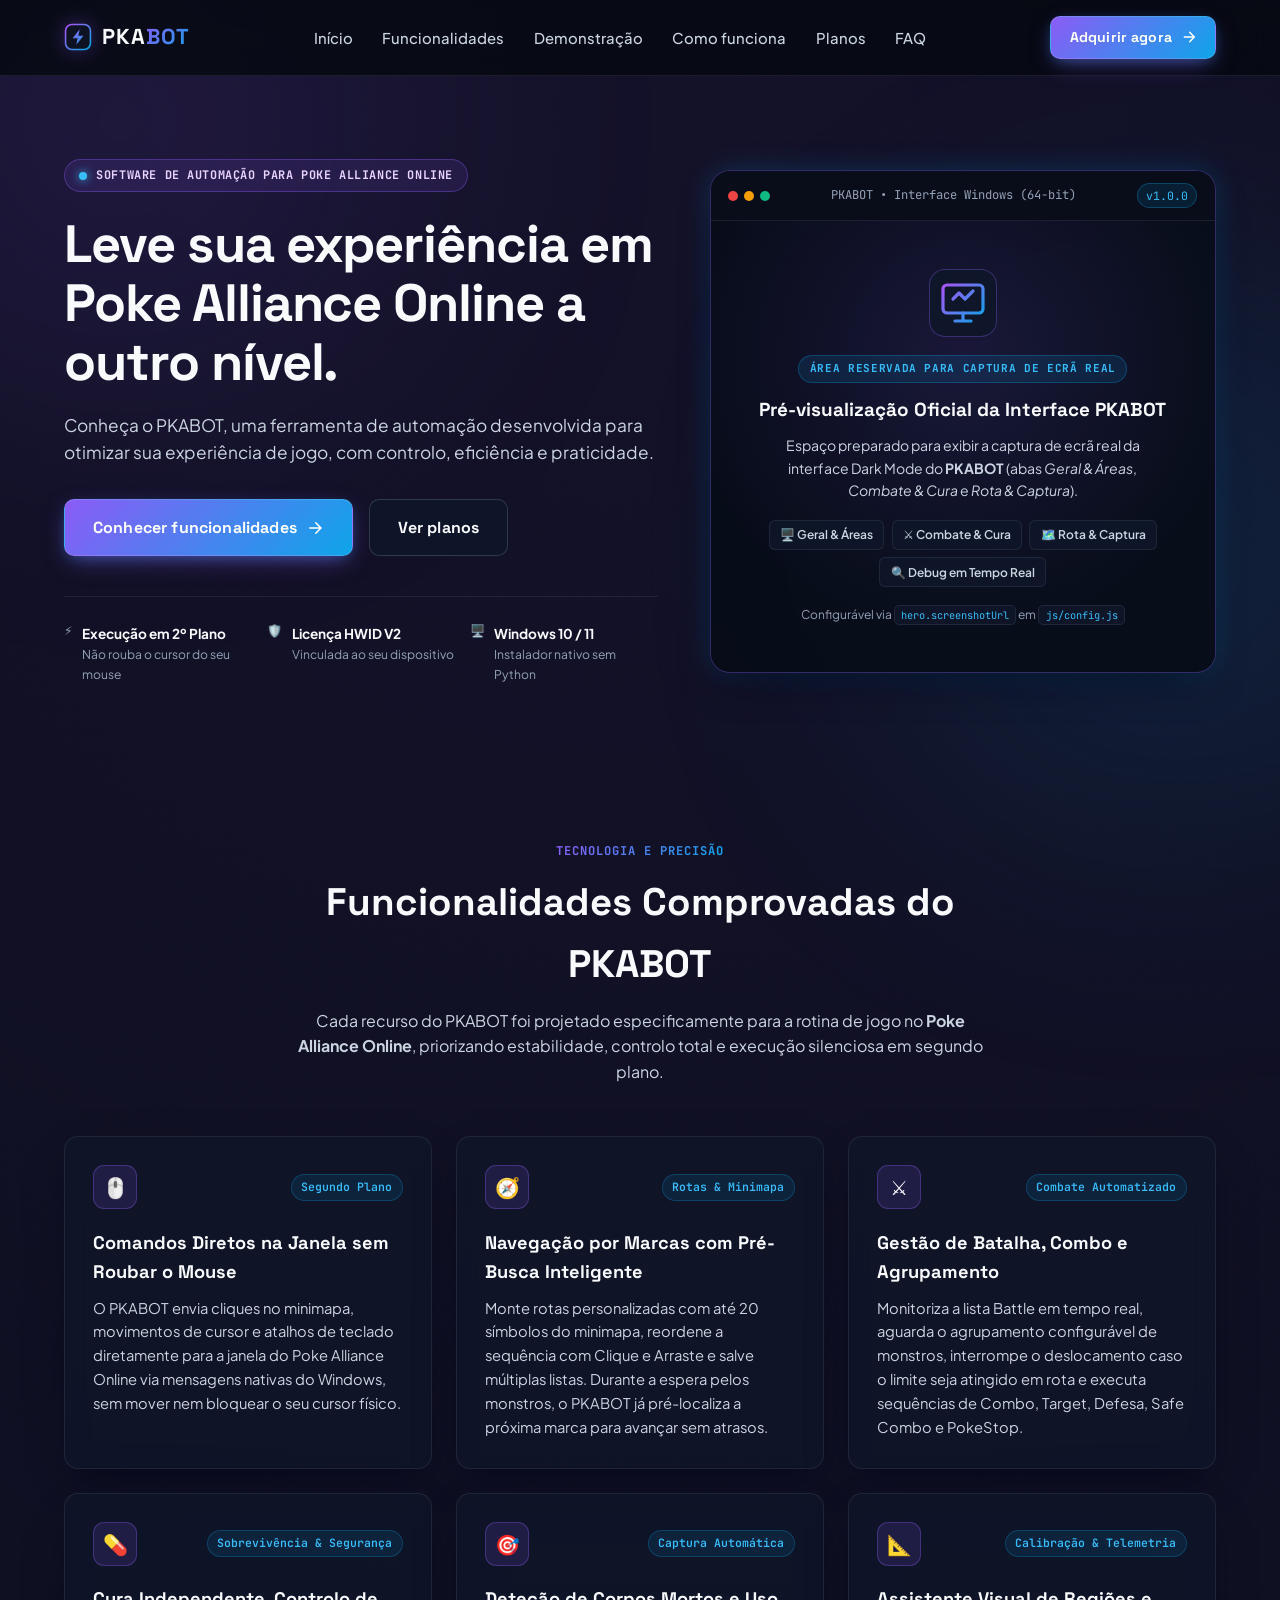
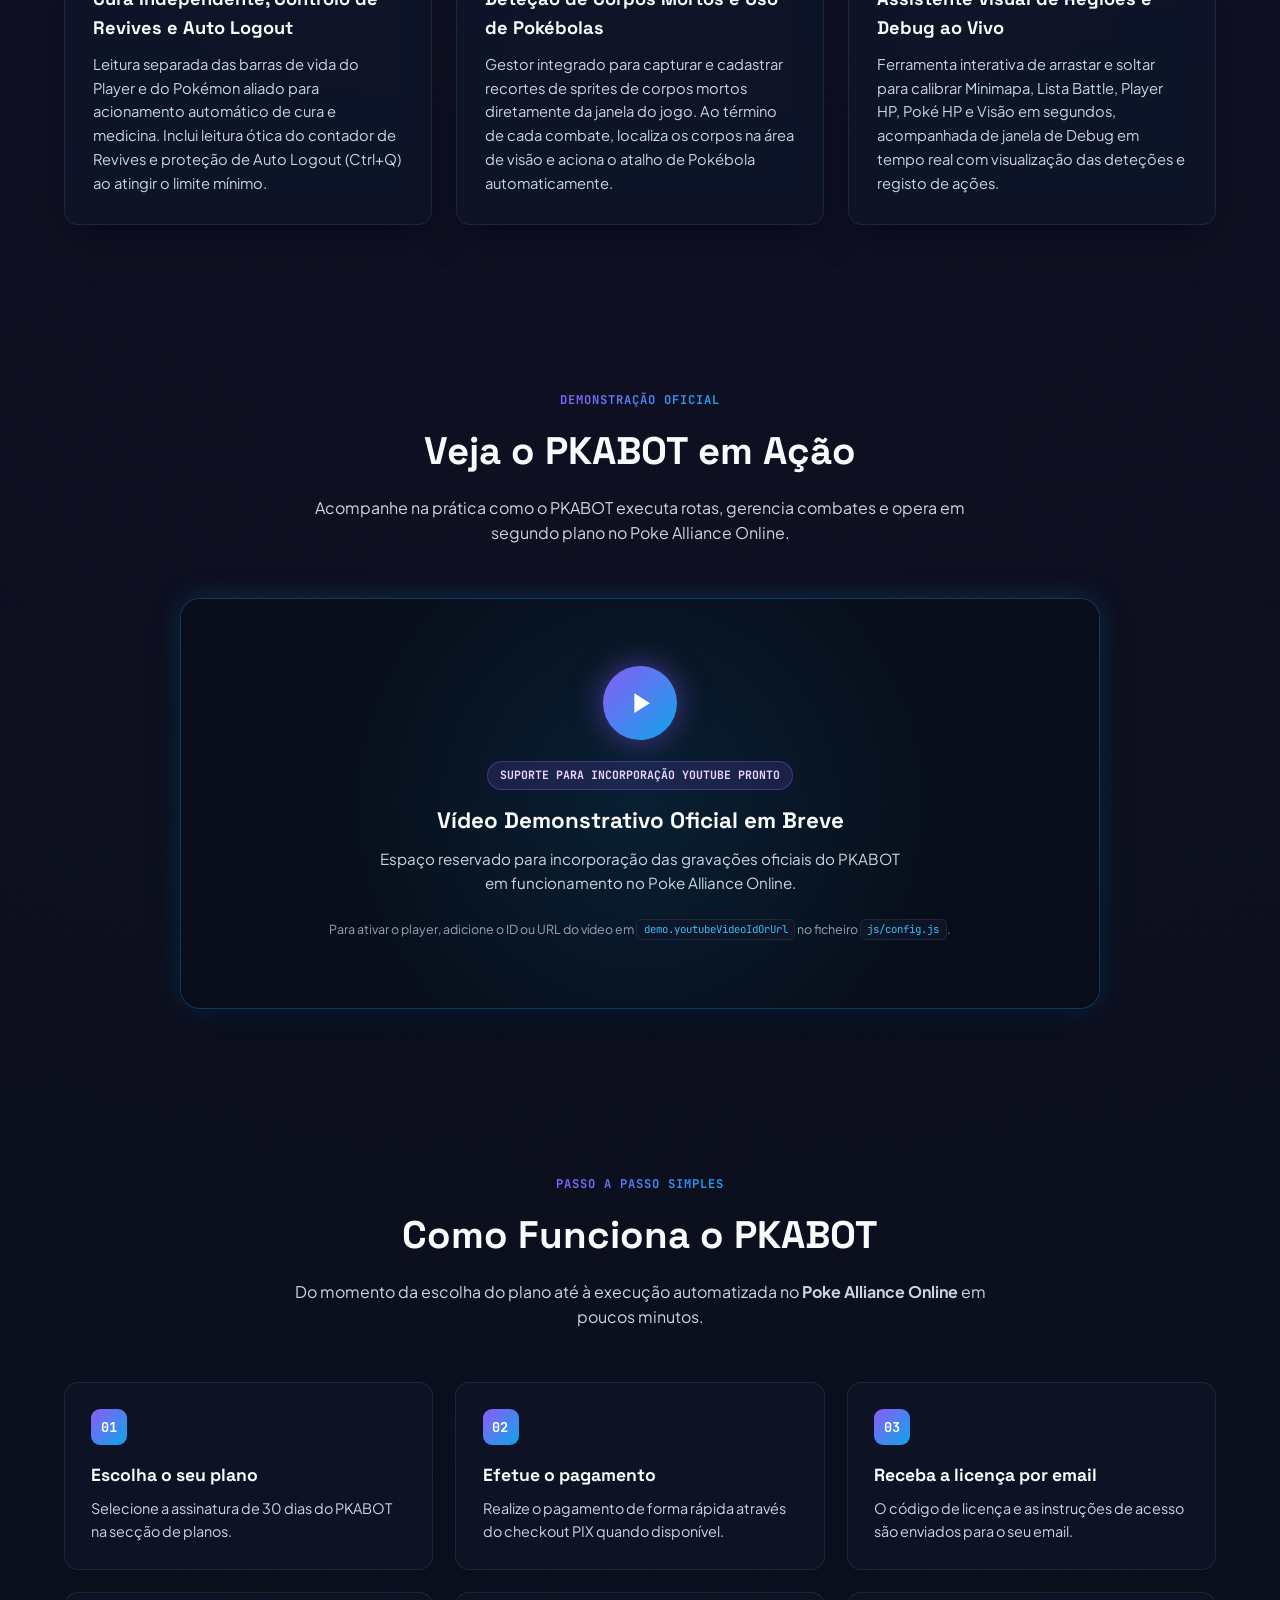
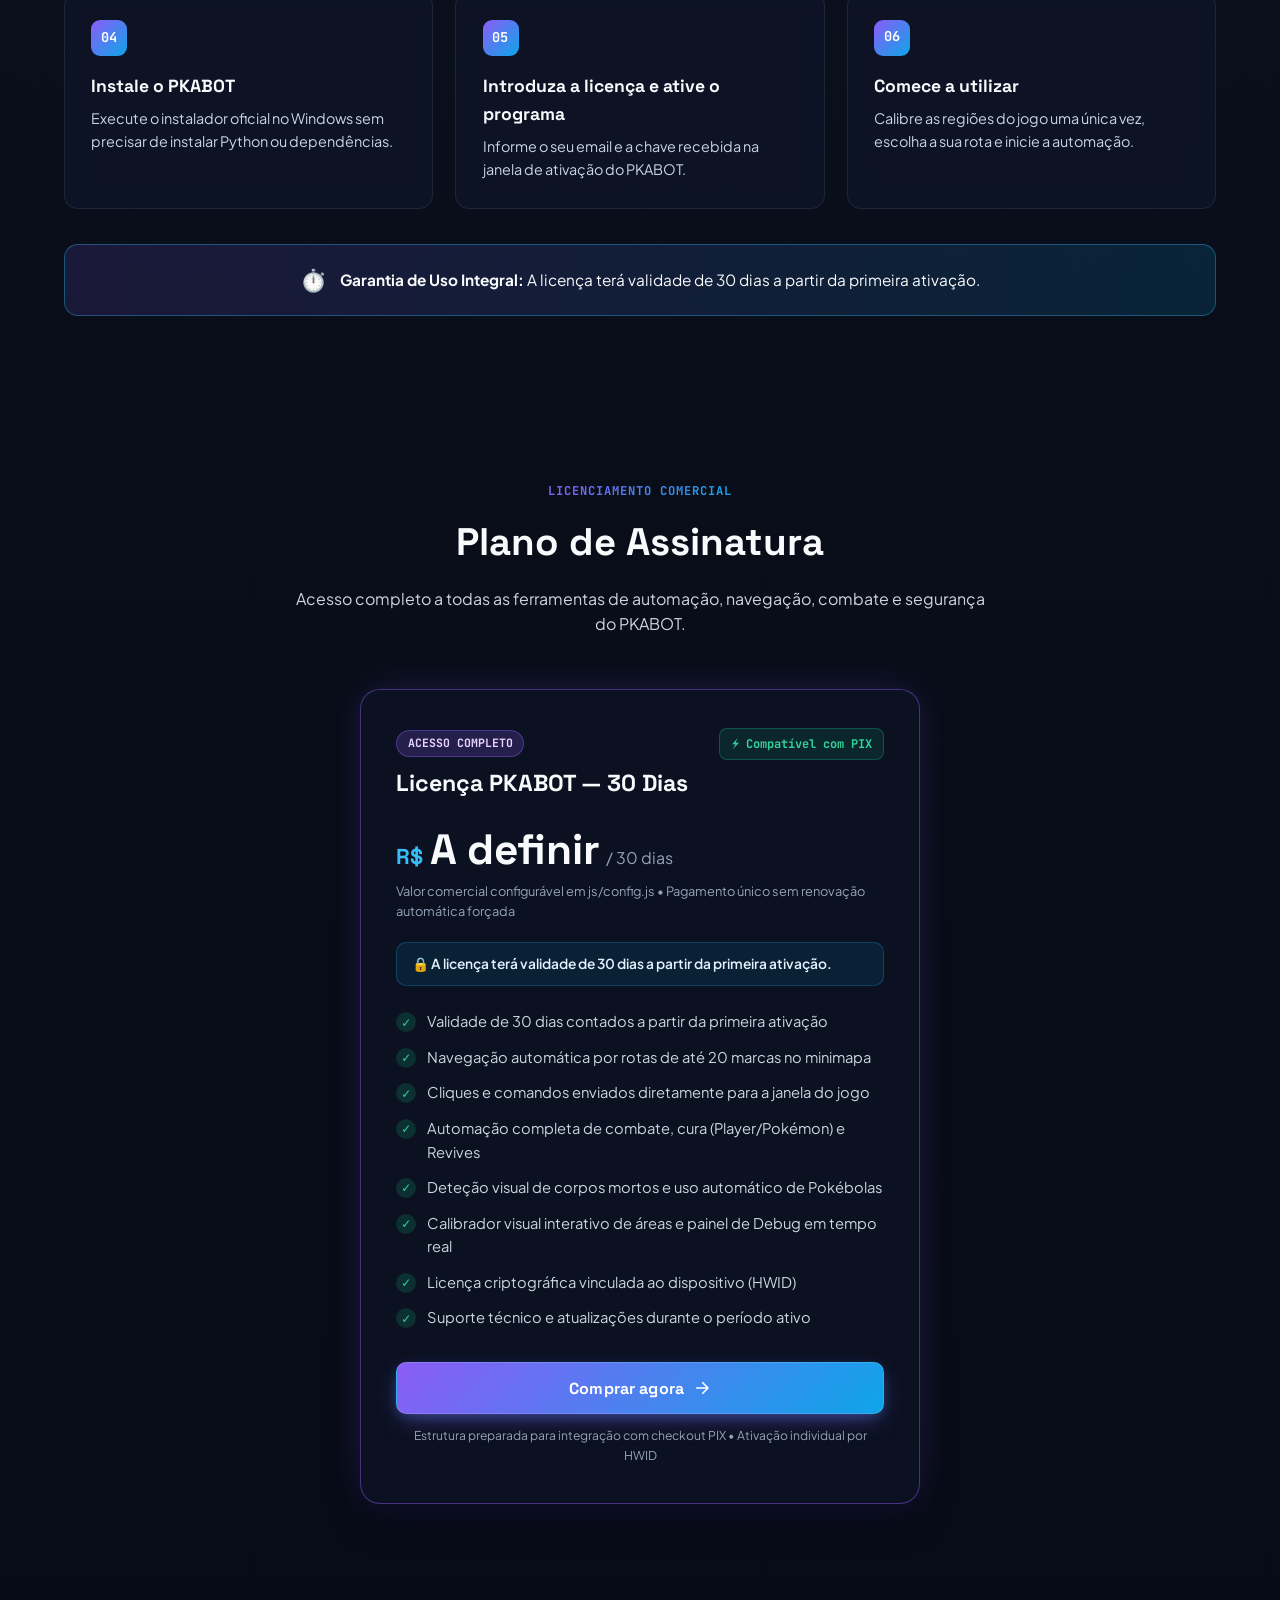
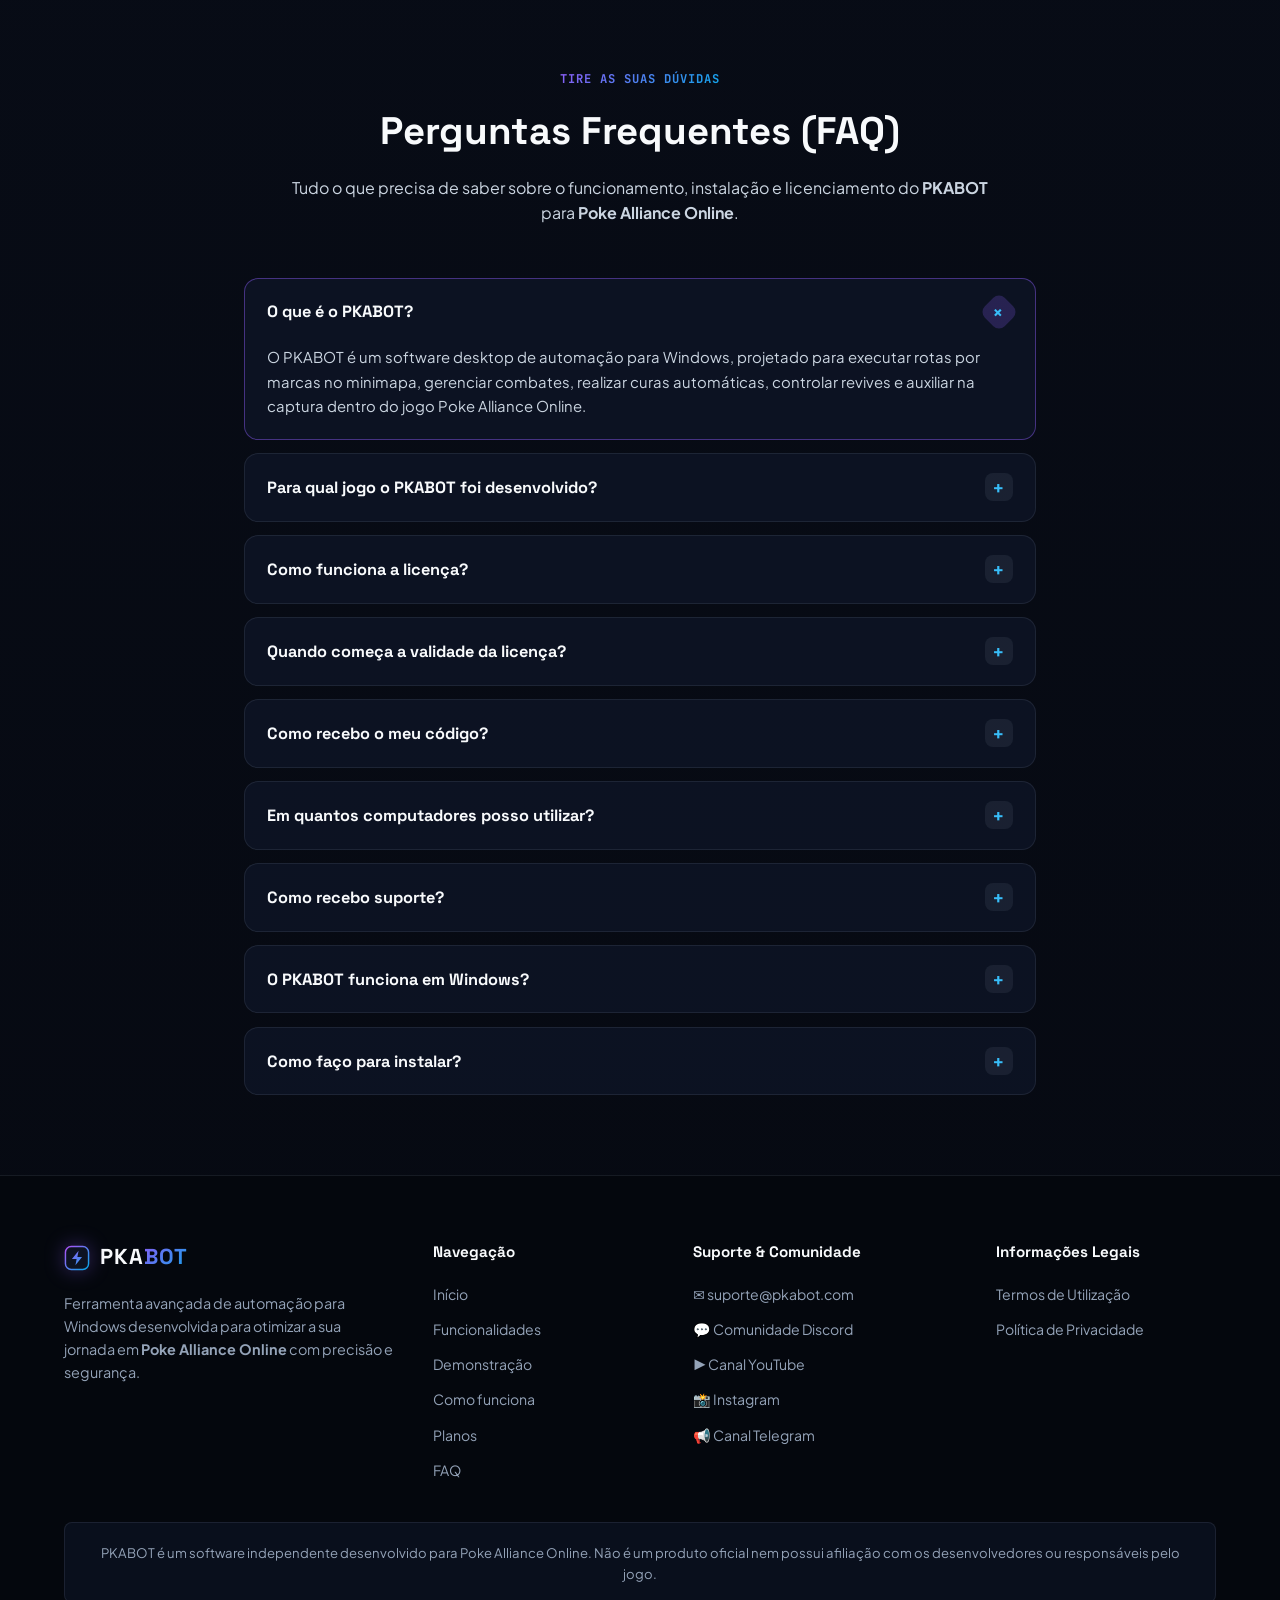
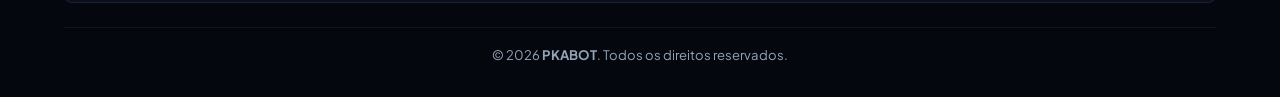
==== index.html @ 56789ac4 "Release inicial do site comercial oficial PKABOT v1.0.0" ====
<!DOCTYPE html>
<html lang="pt-PT" class="dark-theme">
<head>
  <meta charset="UTF-8" />
  <meta name="viewport" content="width=device-width, initial-scale=1.0" />
  <meta http-equiv="X-UA-Compatible" content="IE=edge" />

  <!-- SEO Meta Tags -->
  <title>PKABOT — Bot e Automação Oficial para Poke Alliance Online</title>
  <meta name="description" content="Conheça o PKABOT, software de automação desenvolvido para otimizar sua experiência em Poke Alliance Online com navegação por marcas, combate inteligente, cura automática e execução em segundo plano." />
  <meta name="keywords" content="PKABOT, Poke Alliance Online, Bot para Poke Alliance Online, Automação para Poke Alliance Online, software gaming, rota minimapa, auto heal" />
  <meta name="robots" content="index, follow" />
  <meta name="theme-color" content="#070a12" />

  <!-- Open Graph / Social Sharing -->
  <meta property="og:type" content="website" />
  <meta property="og:locale" content="pt_BR" />
  <meta property="og:site_name" content="PKABOT" />
  <meta property="og:title" content="PKABOT — Leve sua experiência em Poke Alliance Online a outro nível" />
  <meta property="og:description" content="Conheça o PKABOT, uma ferramenta de automação desenvolvida para otimizar sua experiência em Poke Alliance Online, com controlo, eficiência e praticidade." />
  <meta name="twitter:card" content="summary_large_image" />
  <meta name="twitter:title" content="PKABOT — Automação para Poke Alliance Online" />
  <meta name="twitter:description" content="Software de automação em segundo plano com navegação por marcas, combate inteligente e captura automática para Poke Alliance Online." />

  <!-- Favicon Provisório -->
  <link rel="icon" type="image/svg+xml" href="assets/icons/favicon.svg" />

  <!-- Google Fonts: Plus Jakarta Sans, Space Grotesk & JetBrains Mono -->
  <link rel="preconnect" href="https://fonts.googleapis.com" />
  <link rel="preconnect" href="https://fonts.gstatic.com" crossorigin />
  <link href="https://fonts.googleapis.com/css2?family=JetBrains+Mono:wght@500;700&family=Plus+Jakarta+Sans:wght@400;500;600;700&family=Space+Grotesk:wght@600;700;800&display=swap" rel="stylesheet" />

  <!-- Stylesheet Principal -->
  <link rel="stylesheet" href="css/style.css" />
</head>
<body>
  <!-- Link de Saltar para o Conteúdo (Acessibilidade) -->
  <a href="#main-content" class="skip-link">Saltar para o conteúdo principal</a>

  <!-- Luzes de Ambiente Subtis (Background) -->
  <div class="ambient-glow ambient-glow--purple" aria-hidden="true"></div>
  <div class="ambient-glow ambient-glow--blue" aria-hidden="true"></div>

  <!-- ========================================================================
       HEADER / NAVEGAÇÃO PRINCIPAL
       ======================================================================== -->
  <header class="site-header" id="top">
    <div class="container header-container">
      <!-- Logotipo Tipográfico Original PKABOT -->
      <a href="#inicio" class="brand-logo" aria-label="PKABOT — Início">
        <span class="brand-logo__mark" aria-hidden="true">
          <svg viewBox="0 0 36 36" width="28" height="28" fill="none">
            <rect x="2" y="2" width="32" height="32" rx="8" fill="#0d1322" stroke="url(#logoGrad)" stroke-width="2" />
            <path d="M20.2 8L11 19.5H17.5L15.8 28L25 16.5H18.5L20.2 8Z" fill="url(#logoGrad)" />
            <defs>
              <linearGradient id="logoGrad" x1="4" y1="4" x2="32" y2="32" gradientUnits="userSpaceOnUse">
                <stop offset="0%" stop-color="#a855f7" />
                <stop offset="100%" stop-color="#0ea5e9" />
              </linearGradient>
            </defs>
          </svg>
        </span>
        <span class="brand-logo__wordmark">PKA<span class="brand-logo__accent">BOT</span></span>
      </a>

      <!-- Menu de Navegação Desktop & Mobile -->
      <nav class="site-nav" id="site-nav" aria-label="Navegação Principal">
        <ul class="site-nav__list">
          <li><a href="#inicio" class="site-nav__link">Início</a></li>
          <li><a href="#funcionalidades" class="site-nav__link">Funcionalidades</a></li>
          <li><a href="#demonstracao" class="site-nav__link">Demonstração</a></li>
          <li><a href="#como-funciona" class="site-nav__link">Como funciona</a></li>
          <li><a href="#planos" class="site-nav__link">Planos</a></li>
          <li><a href="#faq" class="site-nav__link">FAQ</a></li>
        </ul>
        <div class="site-nav__mobile-cta">
          <a href="#planos" class="btn btn--primary btn--full">Adquirir agora</a>
        </div>
      </nav>

      <!-- Botão Destacado Desktop + Botão Hamburger Mobile -->
      <div class="header-actions">
        <a href="#planos" class="btn btn--primary btn--sm header-cta">
          <span>Adquirir agora</span>
          <svg width="16" height="16" viewBox="0 0 24 24" fill="none" stroke="currentColor" stroke-width="2.2" aria-hidden="true">
            <path d="M5 12h14M13 5l7 7-7 7" stroke-linecap="round" stroke-linejoin="round" />
          </svg>
        </a>
        <button
          type="button"
          class="mobile-menu-toggle"
          id="mobile-menu-toggle"
          aria-expanded="false"
          aria-controls="site-nav"
          aria-label="Abrir menu de navegação"
        >
          <span class="hamburger-bar"></span>
          <span class="hamburger-bar"></span>
          <span class="hamburger-bar"></span>
        </button>
      </div>
    </div>
  </header>

  <!-- ========================================================================
       CONTEÚDO PRINCIPAL
       ======================================================================== -->
  <main id="main-content">
    <!-- ======================================================================
         1. HERO SECTION
         ====================================================================== -->
    <section class="hero-section" id="inicio" aria-labelledby="hero-title">
      <div class="container hero-grid">
        <!-- Coluna de Conteúdo Comercial -->
        <div class="hero-content reveal">
          <div class="status-pill">
            <span class="status-pill__dot" aria-hidden="true"></span>
            <span id="hero-badge">SOFTWARE DE AUTOMAÇÃO PARA POKE ALLIANCE ONLINE</span>
          </div>

          <h1 class="hero-title" id="hero-title">
            Leve sua experiência em Poke Alliance Online a outro nível.
          </h1>

          <p class="hero-subtitle" id="hero-subtitle">
            Conheça o PKABOT, uma ferramenta de automação desenvolvida para otimizar sua experiência de jogo, com controlo, eficiência e praticidade.
          </p>

          <div class="hero-actions">
            <a href="#funcionalidades" class="btn btn--primary btn--lg" id="hero-primary-cta">
              <span>Conhecer funcionalidades</span>
              <svg width="18" height="18" viewBox="0 0 24 24" fill="none" stroke="currentColor" stroke-width="2" aria-hidden="true">
                <path d="M5 12h14M13 5l7 7-7 7" stroke-linecap="round" stroke-linejoin="round" />
              </svg>
            </a>
            <a href="#planos" class="btn btn--secondary btn--lg" id="hero-secondary-cta">
              <span>Ver planos</span>
            </a>
          </div>

          <!-- Destaques Técnicos Reais -->
          <div class="hero-specs" role="list" aria-label="Destaques técnicos do PKABOT">
            <div class="hero-spec-item" role="listitem">
              <span class="hero-spec-item__icon" aria-hidden="true">⚡</span>
              <div>
                <strong>Execução em 2º Plano</strong>
                <span>Não rouba o cursor do seu mouse</span>
              </div>
            </div>
            <div class="hero-spec-item" role="listitem">
              <span class="hero-spec-item__icon" aria-hidden="true">🛡️</span>
              <div>
                <strong>Licença HWID V2</strong>
                <span>Vinculada ao seu dispositivo</span>
              </div>
            </div>
            <div class="hero-spec-item" role="listitem">
              <span class="hero-spec-item__icon" aria-hidden="true">🖥️</span>
              <div>
                <strong>Windows 10 / 11</strong>
                <span>Instalador nativo sem Python</span>
              </div>
            </div>
          </div>
        </div>

        <!-- Coluna Visual: Área para Captura de Ecrã Real do PKABOT -->
        <div class="hero-showcase reveal">
          <div class="showcase-frame" id="hero-showcase-frame">
            <!-- Barra de Topo da Moldura -->
            <div class="showcase-frame__topbar">
              <div class="window-dots" aria-hidden="true">
                <span class="window-dot window-dot--red"></span>
                <span class="window-dot window-dot--yellow"></span>
                <span class="window-dot window-dot--green"></span>
              </div>
              <div class="showcase-frame__title">PKABOT • Interface Windows (64-bit)</div>
              <div class="showcase-frame__tag">v1.0.0</div>
            </div>

            <!-- Corpo da Área Visual (Carrega imagem real se definida em config.js ou exibe espaço reservado elegante) -->
            <div class="showcase-frame__body" id="hero-screenshot-container">
              <!-- Espaço Reservado Elegante (Padrão quando hero.screenshotUrl está vazio) -->
              <div class="screenshot-placeholder" id="hero-screenshot-placeholder">
                <div class="screenshot-placeholder__icon" aria-hidden="true">
                  <svg width="48" height="48" viewBox="0 0 24 24" fill="none" stroke="url(#iconGradHero)" stroke-width="1.6">
                    <rect x="2" y="3" width="20" height="14" rx="2" />
                    <path d="M8 21h8M12 17v4" stroke-linecap="round" />
                    <path d="M7 10l3-3 3 3 4-4" stroke-linecap="round" stroke-linejoin="round" />
                    <defs>
                      <linearGradient id="iconGradHero" x1="2" y1="3" x2="22" y2="21" gradientUnits="userSpaceOnUse">
                        <stop offset="0%" stop-color="#a855f7" />
                        <stop offset="100%" stop-color="#0ea5e9" />
                      </linearGradient>
                    </defs>
                  </svg>
                </div>
                <span class="screenshot-placeholder__badge">ÁREA RESERVADA PARA CAPTURA DE ECRÃ REAL</span>
                <h2 class="screenshot-placeholder__heading">Pré-visualização Oficial da Interface PKABOT</h2>
                <p class="screenshot-placeholder__text">
                  Espaço preparado para exibir a captura de ecrã real da interface Dark Mode do <strong>PKABOT</strong> (abas <em>Geral &amp; Áreas</em>, <em>Combate &amp; Cura</em> e <em>Rota &amp; Captura</em>).
                </p>
                <div class="screenshot-placeholder__modules" aria-hidden="true">
                  <span class="module-chip">🖥️ Geral &amp; Áreas</span>
                  <span class="module-chip">⚔️ Combate &amp; Cura</span>
                  <span class="module-chip">🗺️ Rota &amp; Captura</span>
                  <span class="module-chip">🔍 Debug em Tempo Real</span>
                </div>
                <small class="screenshot-placeholder__hint">
                  Configurável via <code>hero.screenshotUrl</code> em <code>js/config.js</code>
                </small>
              </div>
            </div>
          </div>
        </div>
      </div>
    </section>

    <!-- ======================================================================
         2. FUNCIONALIDADES COMPROVADAS
         ====================================================================== -->
    <section class="section features-section" id="funcionalidades" aria-labelledby="features-heading">
      <div class="container">
        <div class="section-header reveal">
          <span class="section-eyebrow">TECNOLOGIA E PRECISÃO</span>
          <h2 class="section-title" id="features-heading">Funcionalidades Comprovadas do PKABOT</h2>
          <p class="section-description">
            Cada recurso do PKABOT foi projetado especificamente para a rotina de jogo no <strong>Poke Alliance Online</strong>, priorizando estabilidade, controlo total e execução silenciosa em segundo plano.
          </p>
        </div>

        <!-- Grid de Funcionalidades (Renderizado a partir de config.js com fallback semântico) -->
        <div class="features-grid" id="features-grid">
          <article class="feature-card reveal">
            <div class="feature-card__header">
              <div class="feature-card__icon" aria-hidden="true">🖱️</div>
              <span class="feature-card__badge">Segundo Plano</span>
            </div>
            <h3 class="feature-card__title">Comandos Diretos na Janela sem Roubar o Mouse</h3>
            <p class="feature-card__desc">
              O PKABOT envia cliques no minimapa, movimentos de cursor e atalhos de teclado diretamente para a janela do Poke Alliance Online via mensagens nativas do Windows, sem mover nem bloquear o seu cursor físico.
            </p>
          </article>

          <article class="feature-card reveal">
            <div class="feature-card__header">
              <div class="feature-card__icon" aria-hidden="true">🧭</div>
              <span class="feature-card__badge">Rotas &amp; Minimapa</span>
            </div>
            <h3 class="feature-card__title">Navegação por Marcas com Pré-Busca Inteligente</h3>
            <p class="feature-card__desc">
              Monte rotas personalizadas com até 20 símbolos do minimapa, reordene a sequência com Clique e Arraste e salve múltiplas listas. Durante a espera pelos monstros, o PKABOT já pré-localiza a próxima marca para avançar sem atrasos.
            </p>
          </article>

          <article class="feature-card reveal">
            <div class="feature-card__header">
              <div class="feature-card__icon" aria-hidden="true">⚔️</div>
              <span class="feature-card__badge">Combate Automatizado</span>
            </div>
            <h3 class="feature-card__title">Gestão de Batalha, Combo e Agrupamento</h3>
            <p class="feature-card__desc">
              Monitoriza a lista Battle em tempo real, aguarda o agrupamento configurável de monstros, interrompe o deslocamento caso o limite seja atingido em rota e executa sequências de Combo, Target, Defesa, Safe Combo e PokeStop.
            </p>
          </article>

          <article class="feature-card reveal">
            <div class="feature-card__header">
              <div class="feature-card__icon" aria-hidden="true">💊</div>
              <span class="feature-card__badge">Sobrevivência &amp; Segurança</span>
            </div>
            <h3 class="feature-card__title">Cura Independente, Controlo de Revives e Auto Logout</h3>
            <p class="feature-card__desc">
              Leitura separada das barras de vida do Player e do Pokémon aliado para acionamento automático de cura e medicina. Inclui leitura ótica do contador de Revives e proteção de Auto Logout (Ctrl+Q) ao atingir o limite mínimo.
            </p>
          </article>

          <article class="feature-card reveal">
            <div class="feature-card__header">
              <div class="feature-card__icon" aria-hidden="true">🎯</div>
              <span class="feature-card__badge">Captura Automática</span>
            </div>
            <h3 class="feature-card__title">Deteção de Corpos Mortos e Uso de Pokébolas</h3>
            <p class="feature-card__desc">
              Gestor integrado para capturar e cadastrar recortes de sprites de corpos mortos diretamente da janela do jogo. Ao término de cada combate, localiza os corpos na área de visão e aciona o atalho de Pokébola automaticamente.
            </p>
          </article>

          <article class="feature-card reveal">
            <div class="feature-card__header">
              <div class="feature-card__icon" aria-hidden="true">📐</div>
              <span class="feature-card__badge">Calibração &amp; Telemetria</span>
            </div>
            <h3 class="feature-card__title">Assistente Visual de Regiões e Debug ao Vivo</h3>
            <p class="feature-card__desc">
              Ferramenta interativa de arrastar e soltar para calibrar Minimapa, Lista Battle, Player HP, Poké HP e Visão em segundos, acompanhada de janela de Debug em tempo real com visualização das deteções e registo de ações.
            </p>
          </article>
        </div>
      </div>
    </section>

    <!-- ======================================================================
         3. DEMONSTRAÇÃO EM VÍDEO
         ====================================================================== -->
    <section class="section demo-section" id="demonstracao" aria-labelledby="demo-heading">
      <div class="container">
        <div class="section-header reveal">
          <span class="section-eyebrow">DEMONSTRAÇÃO OFICIAL</span>
          <h2 class="section-title" id="demo-heading">Veja o PKABOT em Ação</h2>
          <p class="section-description" id="demo-subtitle">
            Acompanhe na prática como o PKABOT executa rotas, gerencia combates e opera em segundo plano no Poke Alliance Online.
          </p>
        </div>

        <div class="video-stage reveal" id="video-stage">
          <!-- O main.js injeta automaticamente o iframe do YouTube quando demo.youtubeVideoIdOrUrl é preenchido em config.js -->
          <div class="video-placeholder" id="video-placeholder">
            <div class="video-placeholder__play-ring" aria-hidden="true">
              <svg width="34" height="34" viewBox="0 0 24 24" fill="currentColor">
                <path d="M8 5.14v14l11-7-11-7z" />
              </svg>
            </div>
            <span class="video-placeholder__tag">SUPORTE PARA INCORPORAÇÃO YOUTUBE PRONTO</span>
            <h3 class="video-placeholder__title" id="video-placeholder-title">
              Vídeo Demonstrativo Oficial em Breve
            </h3>
            <p class="video-placeholder__desc" id="video-placeholder-desc">
              Espaço reservado para incorporação das gravações oficiais do PKABOT em funcionamento no Poke Alliance Online.
            </p>
            <small class="video-placeholder__hint">
              Para ativar o player, adicione o ID ou URL do vídeo em <code>demo.youtubeVideoIdOrUrl</code> no ficheiro <code>js/config.js</code>.
            </small>
          </div>
        </div>
      </div>
    </section>

    <!-- ======================================================================
         4. COMO FUNCIONA
         ====================================================================== -->
    <section class="section steps-section" id="como-funciona" aria-labelledby="steps-heading">
      <div class="container">
        <div class="section-header reveal">
          <span class="section-eyebrow">PASSO A PASSO SIMPLES</span>
          <h2 class="section-title" id="steps-heading">Como Funciona o PKABOT</h2>
          <p class="section-description">
            Do momento da escolha do plano até à execução automatizada no <strong>Poke Alliance Online</strong> em poucos minutos.
          </p>
        </div>

        <!-- Grid dos 6 Passos -->
        <ol class="steps-grid" id="steps-grid">
          <li class="step-card reveal">
            <span class="step-card__num">01</span>
            <h3 class="step-card__title">Escolha o seu plano</h3>
            <p class="step-card__desc">Selecione a assinatura de 30 dias do PKABOT na secção de planos.</p>
          </li>
          <li class="step-card reveal">
            <span class="step-card__num">02</span>
            <h3 class="step-card__title">Efetue o pagamento</h3>
            <p class="step-card__desc">Realize o pagamento de forma rápida através do checkout PIX quando disponível.</p>
          </li>
          <li class="step-card reveal">
            <span class="step-card__num">03</span>
            <h3 class="step-card__title">Receba a licença por email</h3>
            <p class="step-card__desc">O código de licença e as instruções de acesso são enviados para o seu email.</p>
          </li>
          <li class="step-card reveal">
            <span class="step-card__num">04</span>
            <h3 class="step-card__title">Instale o PKABOT</h3>
            <p class="step-card__desc">Execute o instalador oficial no Windows sem precisar de instalar Python ou dependências.</p>
          </li>
          <li class="step-card reveal">
            <span class="step-card__num">05</span>
            <h3 class="step-card__title">Introduza a licença e ative o programa</h3>
            <p class="step-card__desc">Informe o seu email e a chave recebida na janela de ativação do PKABOT.</p>
          </li>
          <li class="step-card reveal">
            <span class="step-card__num">06</span>
            <h3 class="step-card__title">Comece a utilizar</h3>
            <p class="step-card__desc">Calibre as regiões do jogo uma única vez, escolha a sua rota e inicie a automação.</p>
          </li>
        </ol>

        <!-- Aviso Destacado da Validade de 30 Dias -->
        <div class="validity-banner reveal" role="note">
          <div class="validity-banner__icon" aria-hidden="true">⏱️</div>
          <p class="validity-banner__text" id="how-validity-banner">
            <strong>Garantia de Uso Integral:</strong> A licença terá validade de 30 dias a partir da primeira ativação.
          </p>
        </div>
      </div>
    </section>

    <!-- ======================================================================
         5. PLANOS E ASSINATURA
         ====================================================================== -->
    <section class="section pricing-section" id="planos" aria-labelledby="pricing-heading">
      <div class="container">
        <div class="section-header reveal">
          <span class="section-eyebrow">LICENCIAMENTO COMERCIAL</span>
          <h2 class="section-title" id="pricing-heading">Plano de Assinatura</h2>
          <p class="section-description" id="pricing-subtitle">
            Acesso completo a todas as ferramentas de automação, navegação, combate e segurança do PKABOT.
          </p>
        </div>

        <div class="pricing-wrapper reveal">
          <div class="pricing-card">
            <div class="pricing-card__glow" aria-hidden="true"></div>

            <div class="pricing-card__top">
              <div>
                <span class="pricing-card__badge" id="plan-badge">ACESSO COMPLETO</span>
                <h3 class="pricing-card__name" id="plan-name">Licença PKABOT — 30 Dias</h3>
              </div>
              <div class="pricing-card__pix-tag" title="Preparado para integração com Checkout PIX">
                <span>⚡ Compatível com PIX</span>
              </div>
            </div>

            <div class="pricing-card__price-box">
              <span class="pricing-card__currency" id="plan-currency">R$</span>
              <span class="pricing-card__amount" id="plan-price">A definir</span>
              <span class="pricing-card__period" id="plan-period">/ 30 dias</span>
            </div>
            <p class="pricing-card__note" id="plan-note">
              Valor comercial configurável em <code>js/config.js</code> • Pagamento único sem renovação automática forçada
            </p>

            <div class="pricing-card__validity-pill" id="plan-validity-pill">
              🔒 A licença terá validade de 30 dias a partir da primeira ativação.
            </div>

            <ul class="pricing-card__features" id="plan-features-list">
              <!-- Preenchido dinamicamente por main.js a partir de config.js -->
            </ul>

            <div class="pricing-card__action">
              <button
                type="button"
                class="btn btn--primary btn--lg btn--full"
                id="buy-now-btn"
                data-action="open-checkout"
              >
                <span id="buy-now-text">Comprar agora</span>
                <svg width="18" height="18" viewBox="0 0 24 24" fill="none" stroke="currentColor" stroke-width="2.2" aria-hidden="true">
                  <path d="M5 12h14M13 5l7 7-7 7" stroke-linecap="round" stroke-linejoin="round" />
                </svg>
              </button>
              <span class="pricing-card__security-caption">
                Estrutura preparada para integração com checkout PIX • Ativação individual por HWID
              </span>
            </div>
          </div>
        </div>
      </div>
    </section>

    <!-- ======================================================================
         6. PERGUNTAS FREQUENTES (FAQ)
         ====================================================================== -->
    <section class="section faq-section" id="faq" aria-labelledby="faq-heading">
      <div class="container faq-container">
        <div class="section-header reveal">
          <span class="section-eyebrow">TIRE AS SUAS DÚVIDAS</span>
          <h2 class="section-title" id="faq-heading">Perguntas Frequentes (FAQ)</h2>
          <p class="section-description">
            Tudo o que precisa de saber sobre o funcionamento, instalação e licenciamento do <strong>PKABOT</strong> para <strong>Poke Alliance Online</strong>.
          </p>
        </div>

        <div class="faq-list reveal" id="faq-list" role="region" aria-label="Lista de Perguntas Frequentes">
          <!-- Renderizado dinamicamente a partir de js/config.js -->
        </div>
      </div>
    </section>
  </main>

  <!-- ========================================================================
       FOOTER / RODAPÉ
       ======================================================================== -->
  <footer class="site-footer">
    <div class="container">
      <div class="footer-grid">
        <!-- Coluna 1: Marca e Descrição -->
        <div class="footer-brand">
          <a href="#inicio" class="brand-logo" aria-label="PKABOT — Início">
            <span class="brand-logo__mark" aria-hidden="true">
              <svg viewBox="0 0 36 36" width="26" height="26" fill="none">
                <rect x="2" y="2" width="32" height="32" rx="8" fill="#0d1322" stroke="url(#logoGradFooter)" stroke-width="2" />
                <path d="M20.2 8L11 19.5H17.5L15.8 28L25 16.5H18.5L20.2 8Z" fill="url(#logoGradFooter)" />
                <defs>
                  <linearGradient id="logoGradFooter" x1="4" y1="4" x2="32" y2="32" gradientUnits="userSpaceOnUse">
                    <stop offset="0%" stop-color="#a855f7" />
                    <stop offset="100%" stop-color="#0ea5e9" />
                  </linearGradient>
                </defs>
              </svg>
            </span>
            <span class="brand-logo__wordmark">PKA<span class="brand-logo__accent">BOT</span></span>
          </a>
          <p class="footer-brand__desc">
            Ferramenta avançada de automação para Windows desenvolvida para otimizar a sua jornada em <strong>Poke Alliance Online</strong> com precisão e segurança.
          </p>
        </div>

        <!-- Coluna 2: Navegação -->
        <div class="footer-col">
          <h3 class="footer-col__title">Navegação</h3>
          <ul class="footer-col__links">
            <li><a href="#inicio">Início</a></li>
            <li><a href="#funcionalidades">Funcionalidades</a></li>
            <li><a href="#demonstracao">Demonstração</a></li>
            <li><a href="#como-funciona">Como funciona</a></li>
            <li><a href="#planos">Planos</a></li>
            <li><a href="#faq">FAQ</a></li>
          </ul>
        </div>

        <!-- Coluna 3: Suporte & Redes Sociais -->
        <div class="footer-col">
          <h3 class="footer-col__title">Suporte &amp; Comunidade</h3>
          <ul class="footer-col__links">
            <li>
              <a href="mailto:suporte@pkabot.com" id="footer-support-email">
                ✉️ suporte@pkabot.com
              </a>
            </li>
            <li><a href="#" id="social-discord" rel="noopener noreferrer">💬 Comunidade Discord</a></li>
            <li><a href="#" id="social-youtube" rel="noopener noreferrer">▶️ Canal YouTube</a></li>
            <li><a href="#" id="social-instagram" rel="noopener noreferrer">📸 Instagram</a></li>
            <li><a href="#" id="social-telegram" rel="noopener noreferrer">📢 Canal Telegram</a></li>
          </ul>
        </div>

        <!-- Coluna 4: Legal -->
        <div class="footer-col">
          <h3 class="footer-col__title">Informações Legais</h3>
          <ul class="footer-col__links">
            <li>
              <button type="button" class="footer-link-btn" data-modal-target="terms-modal">
                Termos de Utilização
              </button>
            </li>
            <li>
              <button type="button" class="footer-link-btn" data-modal-target="privacy-modal">
                Política de Privacidade
              </button>
            </li>
          </ul>
        </div>
      </div>

      <!-- Aviso Obrigatório de Independência -->
      <div class="footer-disclaimer-box">
        <p class="footer-disclaimer" id="footer-disclaimer">
          PKABOT é um software independente desenvolvido para Poke Alliance Online. Não é um produto oficial nem possui afiliação com os desenvolvedores ou responsáveis pelo jogo.
        </p>
      </div>

      <div class="footer-bottom">
        <p>© <span id="footer-year">2026</span> <strong>PKABOT</strong>. Todos os direitos reservados.</p>
      </div>
    </div>
  </footer>

  <!-- ========================================================================
       MODAL: CHECKOUT / AQUISIÇÃO (Sem simular pagamentos falsos)
       ======================================================================== -->
  <div class="modal-backdrop" id="checkout-modal" role="dialog" aria-modal="true" aria-labelledby="checkout-modal-title" hidden>
    <div class="modal-card">
      <div class="modal-card__header">
        <span class="modal-card__badge">AQUISIÇÃO DE LICENÇA PKABOT</span>
        <button type="button" class="modal-close-btn" data-close-modal aria-label="Fechar janela">✕</button>
      </div>
      <div class="modal-card__body">
        <h3 class="modal-card__title" id="checkout-modal-title">Integração de Checkout PIX Preparada</h3>
        <p class="modal-card__text">
          O sistema de vendas automatizado via <strong>Checkout PIX</strong> está em fase final de configuração comercial.
        </p>
        <div class="modal-info-box">
          <p>
            <strong>Resumo da Licença:</strong> Assinatura de 30 dias para <strong>PKABOT</strong> (válida por 30 dias a partir da primeira ativação no programa).
          </p>
          <p>
            Para adquirir a sua chave ou solicitar informações comerciais agora, entre em contacto através do canal oficial de atendimento:
          </p>
          <a href="mailto:suporte@pkabot.com" class="modal-contact-pill" id="modal-support-email">
            suporte@pkabot.com
          </a>
        </div>
      </div>
      <div class="modal-card__footer">
        <button type="button" class="btn btn--secondary" data-close-modal>Fechar</button>
      </div>
    </div>
  </div>

  <!-- ========================================================================
       MODAL: TERMOS DE UTILIZAÇÃO (Conteúdo provisório para revisão jurídica)
       ======================================================================== -->
  <div class="modal-backdrop" id="terms-modal" role="dialog" aria-modal="true" aria-labelledby="terms-modal-title" hidden>
    <div class="modal-card">
      <div class="modal-card__header">
        <span class="modal-card__badge">DOCUMENTO LEGAL [CONTEÚDO PROVISÓRIO]</span>
        <button type="button" class="modal-close-modal modal-close-btn" data-close-modal aria-label="Fechar janela">✕</button>
      </div>
      <div class="modal-card__body">
        <h3 class="modal-card__title" id="terms-modal-title">Termos de Utilização — PKABOT</h3>
        <p class="modal-card__text">
          <em>[Texto provisório identificado para revisão antes do lançamento comercial definitivo]</em>
        </p>
        <ul class="modal-legal-list">
          <li><strong>1. Objeto:</strong> O PKABOT é um utilitário de automação independente para Windows destinado ao jogo Poke Alliance Online.</li>
          <li><strong>2. Licenciamento:</strong> Cada licença concede direito de utilização por 30 dias corridos a partir da primeira ativação, vinculada ao identificador único de máquina (HWID).</li>
          <li><strong>3. Responsabilidade de Uso:</strong> O utilizador reconhece que o PKABOT é um software independente sem afiliação com os desenvolvedores do jogo, assumindo total responsabilidade pela sua utilização.</li>
          <li><strong>4. Propriedade Intelectual:</strong> É proibida a engenharia reversa, redistribuição não autorizada ou partilha de chaves vinculadas a terceiros.</li>
        </ul>
      </div>
      <div class="modal-card__footer">
        <button type="button" class="btn btn--secondary" data-close-modal>Compreendi</button>
      </div>
    </div>
  </div>

  <!-- ========================================================================
       MODAL: POLÍTICA DE PRIVACIDADE (Conteúdo provisório para revisão jurídica)
       ======================================================================== -->
  <div class="modal-backdrop" id="privacy-modal" role="dialog" aria-modal="true" aria-labelledby="privacy-modal-title" hidden>
    <div class="modal-card">
      <div class="modal-card__header">
        <span class="modal-card__badge">PRIVACIDADE [CONTEÚDO PROVISÓRIO]</span>
        <button type="button" class="modal-close-btn" data-close-modal aria-label="Fechar janela">✕</button>
      </div>
      <div class="modal-card__body">
        <h3 class="modal-card__title" id="privacy-modal-title">Política de Privacidade — PKABOT</h3>
        <p class="modal-card__text">
          <em>[Texto provisório identificado para revisão antes do lançamento comercial definitivo]</em>
        </p>
        <ul class="modal-legal-list">
          <li><strong>1. Dados Recolhidos:</strong> Recolhemos apenas o endereço de email utilizado na compra e o código criptográfico de hardware (HWID) necessário para emissão e validação da licença de 30 dias.</li>
          <li><strong>2. Armazenamento Local:</strong> As rotas, recortes de sprites e calibrações de ecrã do utilizador ficam armazenados localmente no computador do próprio utilizador.</li>
          <li><strong>3. Partilha de Dados:</strong> Não vendemos nem partilhamos informações pessoais com terceiros, exceto o estritamente necessário para o processamento de pagamentos quando ativo.</li>
        </ul>
      </div>
      <div class="modal-card__footer">
        <button type="button" class="btn btn--secondary" data-close-modal>Compreendi</button>
      </div>
    </div>
  </div>

  <!-- Scripts de Configuração e Interatividade -->
  <script src="js/config.js"></script>
  <script src="js/main.js"></script>
</body>
</html>
---- css/style.css ----
/* ============================================================================
   PKABOT — SITE COMERCIAL OFICIAL (style.css)
   Identidade Visual: Gaming Premium Dark Mode (Grafite, Roxo Neon & Azul Elétrico)
   ============================================================================ */

:root {
  /* Paleta Dark Mode (Preto Azulado / Grafite) */
  --bg-base: #060911;
  --bg-surface: #0b101e;
  --bg-elevated: rgba(15, 23, 42, 0.68);
  --bg-card-hover: rgba(20, 30, 55, 0.82);

  /* Cores Principais (Roxo Neon & Azul Elétrico) */
  --purple-neon: #8b5cf6;
  --purple-bright: #a855f7;
  --blue-electric: #0ea5e9;
  --blue-bright: #38bdf8;
  --emerald-accent: #10b981;

  /* Gradientes Discretos */
  --grad-primary: linear-gradient(135deg, #8b5cf6 0%, #0ea5e9 100%);
  --grad-primary-hover: linear-gradient(135deg, #9333ea 0%, #0284c7 100%);
  --grad-subtle-surface: linear-gradient(180deg, rgba(139, 92, 246, 0.08) 0%, rgba(14, 165, 233, 0.03) 100%);

  /* Tipografia e Texto */
  --text-primary: #f8fafc;
  --text-secondary: #cbd5e1;
  --text-muted: #94a3b8;

  /* Bordas e Sombras */
  --border-subtle: rgba(148, 163, 184, 0.13);
  --border-glow: rgba(139, 92, 246, 0.42);
  --shadow-card: 0 18px 40px -15px rgba(2, 6, 23, 0.75);
  --shadow-glow: 0 0 28px rgba(14, 165, 233, 0.22);

  /* Fontes */
  --font-display: 'Space Grotesk', system-ui, -apple-system, sans-serif;
  --font-sans: 'Plus Jakarta Sans', system-ui, -apple-system, sans-serif;
  --font-mono: 'JetBrains Mono', monospace;

  /* Layout */
  --container-max: 1200px;
  --header-height: 76px;
  --radius-sm: 8px;
  --radius-md: 14px;
  --radius-lg: 20px;
  --transition-smooth: 0.26s cubic-bezier(0.22, 1, 0.36, 1);
}

/* ============================================================================
   1. RESET E BASE
   ============================================================================ */
*,
*::before,
*::after {
  box-sizing: border-box;
  margin: 0;
  padding: 0;
}

html {
  scroll-behavior: smooth;
  scroll-padding-top: calc(var(--header-height) + 16px);
  overflow-x: hidden;
  background-color: var(--bg-base);
  color: var(--text-primary);
  font-family: var(--font-sans);
  line-height: 1.6;
  -webkit-font-smoothing: antialiased;
}

body {
  min-height: 100vh;
  overflow-x: hidden;
  position: relative;
  background-color: var(--bg-base);
  background-image:
    radial-gradient(circle at 50% 0%, rgba(139, 92, 246, 0.11), transparent 55%),
    linear-gradient(to bottom, #060911 0%, #090e1a 50%, #060911 100%);
}

img,
svg,
video,
iframe {
  max-width: 100%;
  display: block;
}

a {
  color: inherit;
  text-decoration: none;
  transition: color var(--transition-smooth);
}

ul,
ol {
  list-style: none;
}

button {
  font-family: inherit;
  cursor: pointer;
  border: none;
  background: none;
}

code {
  font-family: var(--font-mono);
  font-size: 0.86em;
  padding: 0.15rem 0.4rem;
  border-radius: 5px;
  background: rgba(15, 23, 42, 0.9);
  color: var(--blue-bright);
  border: 1px solid var(--border-subtle);
}

.skip-link {
  position: absolute;
  top: -100px;
  left: 16px;
  z-index: 9999;
  padding: 0.65rem 1.1rem;
  background: var(--grad-primary);
  color: #fff;
  font-weight: 700;
  border-radius: var(--radius-sm);
}

.skip-link:focus {
  top: 12px;
}

.container {
  width: 100%;
  max-width: var(--container-max);
  margin: 0 auto;
  padding: 0 1.5rem;
}

/* Luzes de Ambiente Discretas */
.ambient-glow {
  position: fixed;
  width: 520px;
  height: 520px;
  border-radius: 50%;
  filter: blur(140px);
  opacity: 0.14;
  pointer-events: none;
  z-index: 0;
}

.ambient-glow--purple {
  top: -140px;
  left: -140px;
  background: var(--purple-neon);
}

.ambient-glow--blue {
  bottom: 10%;
  right: -160px;
  background: var(--blue-electric);
}

/* ============================================================================
   2. BOTÕES E COMPONENTES COMUNS
   ============================================================================ */
.btn {
  display: inline-flex;
  align-items: center;
  justify-content: center;
  gap: 0.55rem;
  font-family: var(--font-display);
  font-weight: 700;
  font-size: 0.95rem;
  letter-spacing: 0.01em;
  padding: 0.78rem 1.45rem;
  border-radius: 10px;
  transition: transform var(--transition-smooth), box-shadow var(--transition-smooth), background var(--transition-smooth), border-color var(--transition-smooth);
  white-space: nowrap;
}

.btn--sm {
  padding: 0.58rem 1.15rem;
  font-size: 0.88rem;
}

.btn--lg {
  padding: 0.92rem 1.75rem;
  font-size: 1rem;
}

.btn--full {
  width: 100%;
}

.btn--primary {
  background: var(--grad-primary);
  color: #ffffff;
  box-shadow: 0 8px 24px -6px rgba(139, 92, 246, 0.5), 0 4px 14px -4px rgba(14, 165, 233, 0.4);
  border: 1px solid rgba(255, 255, 255, 0.14);
}

.btn--primary:hover,
.btn--primary:focus-visible {
  transform: translateY(-2px);
  box-shadow: 0 12px 28px -6px rgba(139, 92, 246, 0.68), 0 6px 18px -4px rgba(14, 165, 233, 0.55);
}

.btn--secondary {
  background: rgba(15, 23, 42, 0.75);
  color: var(--text-primary);
  border: 1px solid rgba(148, 163, 184, 0.25);
  backdrop-filter: blur(8px);
}

.btn--secondary:hover,
.btn--secondary:focus-visible {
  border-color: var(--blue-bright);
  background: rgba(30, 41, 59, 0.85);
  transform: translateY(-2px);
}

/* ============================================================================
   3. HEADER & NAVEGAÇÃO
   ============================================================================ */
.site-header {
  position: sticky;
  top: 0;
  z-index: 1000;
  height: var(--header-height);
  background: rgba(6, 9, 17, 0.82);
  backdrop-filter: blur(14px);
  -webkit-backdrop-filter: blur(14px);
  border-bottom: 1px solid var(--border-subtle);
  transition: background var(--transition-smooth), border-color var(--transition-smooth);
}

.site-header.is-scrolled {
  background: rgba(6, 9, 17, 0.95);
  border-bottom-color: rgba(139, 92, 246, 0.25);
}

.header-container {
  height: 100%;
  display: flex;
  align-items: center;
  justify-content: space-between;
  gap: 1.5rem;
}

/* Logotipo Tipográfico Original PKABOT */
.brand-logo {
  display: inline-flex;
  align-items: center;
  gap: 0.65rem;
  font-family: var(--font-display);
  font-weight: 800;
  font-size: 1.35rem;
  letter-spacing: 0.04em;
  color: var(--text-primary);
}

.brand-logo__mark {
  display: inline-flex;
  align-items: center;
  justify-content: center;
  filter: drop-shadow(0 0 10px rgba(139, 92, 246, 0.35));
}

.brand-logo__wordmark {
  display: inline-flex;
  align-items: center;
}

.brand-logo__accent {
  background: var(--grad-primary);
  -webkit-background-clip: text;
  background-clip: text;
  color: transparent;
}

.site-nav__list {
  display: flex;
  align-items: center;
  gap: 1.85rem;
}

.site-nav__link {
  font-size: 0.93rem;
  font-weight: 500;
  color: var(--text-secondary);
  position: relative;
  padding: 0.35rem 0;
}

.site-nav__link::after {
  content: '';
  position: absolute;
  left: 0;
  bottom: -2px;
  width: 0;
  height: 2px;
  background: var(--grad-primary);
  transition: width var(--transition-smooth);
  border-radius: 2px;
}

.site-nav__link:hover,
.site-nav__link.is-active {
  color: #ffffff;
}

.site-nav__link:hover::after,
.site-nav__link.is-active::after {
  width: 100%;
}

.site-nav__mobile-cta {
  display: none;
}

.header-actions {
  display: flex;
  align-items: center;
  gap: 0.85rem;
}

.mobile-menu-toggle {
  display: none;
  width: 42px;
  height: 42px;
  border-radius: 10px;
  border: 1px solid var(--border-subtle);
  background: rgba(15, 23, 42, 0.75);
  flex-direction: column;
  align-items: center;
  justify-content: center;
  gap: 5px;
}

.hamburger-bar {
  width: 20px;
  height: 2px;
  background: var(--text-primary);
  border-radius: 2px;
  transition: transform 0.25s ease, opacity 0.25s ease;
}

.mobile-menu-toggle[aria-expanded="true"] .hamburger-bar:nth-child(1) {
  transform: translateY(7px) rotate(45deg);
}

.mobile-menu-toggle[aria-expanded="true"] .hamburger-bar:nth-child(2) {
  opacity: 0;
}

.mobile-menu-toggle[aria-expanded="true"] .hamburger-bar:nth-child(3) {
  transform: translateY(-7px) rotate(-45deg);
}

/* ============================================================================
   4. HERO SECTION
   ============================================================================ */
.hero-section {
  position: relative;
  z-index: 1;
  padding: 5.2rem 0 4.5rem;
}

.hero-grid {
  display: grid;
  grid-template-columns: 1.08fr 0.92fr;
  align-items: center;
  gap: 3.2rem;
}

.status-pill {
  display: inline-flex;
  align-items: center;
  gap: 0.55rem;
  padding: 0.38rem 0.9rem;
  border-radius: 999px;
  background: rgba(139, 92, 246, 0.12);
  border: 1px solid rgba(139, 92, 246, 0.35);
  color: #e9d5ff;
  font-family: var(--font-mono);
  font-size: 0.74rem;
  font-weight: 700;
  letter-spacing: 0.05em;
  margin-bottom: 1.35rem;
}

.status-pill__dot {
  width: 8px;
  height: 8px;
  border-radius: 50%;
  background: var(--blue-bright);
  box-shadow: 0 0 10px var(--blue-bright);
}

.hero-title {
  font-family: var(--font-display);
  font-size: clamp(2.15rem, 4.1vw, 3.35rem);
  font-weight: 800;
  line-height: 1.13;
  letter-spacing: -0.02em;
  color: var(--text-primary);
  margin-bottom: 1.25rem;
}

.hero-subtitle {
  font-size: clamp(1.02rem, 1.35vw, 1.16rem);
  color: var(--text-secondary);
  max-width: 58ch;
  margin-bottom: 2rem;
}

.hero-actions {
  display: flex;
  flex-wrap: wrap;
  gap: 1rem;
  margin-bottom: 2.5rem;
}

.hero-specs {
  display: grid;
  grid-template-columns: repeat(3, 1fr);
  gap: 0.9rem;
  padding-top: 1.65rem;
  border-top: 1px solid var(--border-subtle);
}

.hero-spec-item {
  display: flex;
  align-items: flex-start;
  gap: 0.6rem;
}

.hero-spec-item__icon {
  font-size: 1.15rem;
  line-height: 1.2;
}

.hero-spec-item strong {
  display: block;
  font-size: 0.85rem;
  color: var(--text-primary);
}

.hero-spec-item span {
  display: block;
  font-size: 0.76rem;
  color: var(--text-muted);
}

/* Moldura Visual da Interface PKABOT */
.showcase-frame {
  background: var(--bg-elevated);
  border: 1px solid rgba(139, 92, 246, 0.3);
  border-radius: var(--radius-lg);
  box-shadow: var(--shadow-card), var(--shadow-glow);
  backdrop-filter: blur(16px);
  overflow: hidden;
}

.showcase-frame__topbar {
  display: flex;
  align-items: center;
  justify-content: space-between;
  padding: 0.75rem 1.1rem;
  background: rgba(9, 13, 24, 0.9);
  border-bottom: 1px solid var(--border-subtle);
}

.window-dots {
  display: flex;
  gap: 6px;
}

.window-dot {
  width: 10px;
  height: 10px;
  border-radius: 50%;
}

.window-dot--red { background: #ef4444; }
.window-dot--yellow { background: #f59e0b; }
.window-dot--green { background: #10b981; }

.showcase-frame__title {
  font-family: var(--font-mono);
  font-size: 0.76rem;
  color: var(--text-muted);
}

.showcase-frame__tag {
  font-family: var(--font-mono);
  font-size: 0.72rem;
  color: var(--blue-bright);
  background: rgba(14, 165, 233, 0.12);
  padding: 0.15rem 0.5rem;
  border-radius: 99px;
  border: 1px solid rgba(14, 165, 233, 0.3);
}

.showcase-frame__body {
  padding: 1.5rem;
  min-height: 340px;
  display: flex;
  align-items: center;
  justify-content: center;
  background:
    radial-gradient(circle at 50% 30%, rgba(139, 92, 246, 0.14), transparent 70%),
    rgba(8, 12, 23, 0.85);
}

.hero-real-screenshot {
  width: 100%;
  height: auto;
  border-radius: var(--radius-sm);
  border: 1px solid var(--border-subtle);
}

.screenshot-placeholder {
  text-align: center;
  padding: 1.5rem 1rem;
  max-width: 440px;
}

.screenshot-placeholder__icon {
  width: 68px;
  height: 68px;
  margin: 0 auto 1rem;
  border-radius: 16px;
  background: rgba(15, 23, 42, 0.9);
  border: 1px solid rgba(139, 92, 246, 0.35);
  display: flex;
  align-items: center;
  justify-content: center;
}

.screenshot-placeholder__badge {
  display: inline-block;
  font-family: var(--font-mono);
  font-size: 0.69rem;
  font-weight: 700;
  letter-spacing: 0.06em;
  color: var(--blue-bright);
  background: rgba(14, 165, 233, 0.12);
  border: 1px solid rgba(14, 165, 233, 0.28);
  padding: 0.25rem 0.65rem;
  border-radius: 999px;
  margin-bottom: 0.75rem;
}

.screenshot-placeholder__heading {
  font-family: var(--font-display);
  font-size: 1.18rem;
  color: var(--text-primary);
  margin-bottom: 0.55rem;
}

.screenshot-placeholder__text {
  font-size: 0.88rem;
  color: var(--text-secondary);
  margin-bottom: 1.15rem;
}

.screenshot-placeholder__modules {
  display: flex;
  flex-wrap: wrap;
  justify-content: center;
  gap: 0.45rem;
  margin-bottom: 1.1rem;
}

.module-chip {
  font-size: 0.75rem;
  font-weight: 600;
  color: var(--text-secondary);
  background: rgba(15, 23, 42, 0.9);
  border: 1px solid var(--border-subtle);
  padding: 0.28rem 0.65rem;
  border-radius: 6px;
}

.screenshot-placeholder__hint {
  display: block;
  font-size: 0.75rem;
  color: var(--text-muted);
}

/* ============================================================================
   5. SECÇÕES GERAIS E CABEÇALHOS DE SECÇÃO
   ============================================================================ */
.section {
  position: relative;
  z-index: 1;
  padding: 5rem 0;
}

.section-header {
  text-align: center;
  max-width: 700px;
  margin: 0 auto 3.25rem;
}

.section-eyebrow {
  display: inline-block;
  font-family: var(--font-mono);
  font-size: 0.76rem;
  font-weight: 700;
  letter-spacing: 0.08em;
  text-transform: uppercase;
  background: var(--grad-primary);
  -webkit-background-clip: text;
  background-clip: text;
  color: transparent;
  margin-bottom: 0.6rem;
}

.section-title {
  font-family: var(--font-display);
  font-size: clamp(1.75rem, 3vw, 2.45rem);
  font-weight: 800;
  color: var(--text-primary);
  margin-bottom: 0.85rem;
}

.section-description {
  font-size: 1rem;
  color: var(--text-secondary);
}

/* ============================================================================
   6. FUNCIONALIDADES (CARDS GLASSMORPHISM)
   ============================================================================ */
.features-grid {
  display: grid;
  grid-template-columns: repeat(3, 1fr);
  gap: 1.5rem;
}

.feature-card {
  background: var(--bg-elevated);
  border: 1px solid var(--border-subtle);
  border-radius: var(--radius-md);
  padding: 1.75rem;
  backdrop-filter: blur(12px);
  box-shadow: var(--shadow-card);
  transition: transform var(--transition-smooth), border-color var(--transition-smooth), background var(--transition-smooth);
  display: flex;
  flex-direction: column;
}

.feature-card:hover {
  transform: translateY(-4px);
  border-color: var(--border-glow);
  background: var(--bg-card-hover);
}

.feature-card__header {
  display: flex;
  align-items: center;
  justify-content: space-between;
  margin-bottom: 1.15rem;
}

.feature-card__icon {
  width: 44px;
  height: 44px;
  border-radius: 11px;
  background: rgba(139, 92, 246, 0.14);
  border: 1px solid rgba(139, 92, 246, 0.32);
  display: flex;
  align-items: center;
  justify-content: center;
  font-size: 1.25rem;
}

.feature-card__badge {
  font-family: var(--font-mono);
  font-size: 0.72rem;
  font-weight: 600;
  color: var(--blue-bright);
  background: rgba(14, 165, 233, 0.1);
  border: 1px solid rgba(14, 165, 233, 0.25);
  padding: 0.2rem 0.6rem;
  border-radius: 99px;
}

.feature-card__title {
  font-family: var(--font-display);
  font-size: 1.14rem;
  font-weight: 700;
  color: var(--text-primary);
  margin-bottom: 0.65rem;
}

.feature-card__desc {
  font-size: 0.92rem;
  color: var(--text-secondary);
  line-height: 1.62;
}

/* ============================================================================
   7. DEMONSTRAÇÃO (YOUTUBE EMBED / STAGE)
   ============================================================================ */
.video-stage {
  max-width: 920px;
  margin: 0 auto;
  border-radius: var(--radius-lg);
  background: var(--bg-elevated);
  border: 1px solid rgba(14, 165, 233, 0.28);
  box-shadow: var(--shadow-card), var(--shadow-glow);
  overflow: hidden;
  backdrop-filter: blur(12px);
}

.video-iframe-wrapper {
  position: relative;
  width: 100%;
  padding-top: 56.25%; /* 16:9 Aspect Ratio */
}

.video-iframe-wrapper iframe {
  position: absolute;
  inset: 0;
  width: 100%;
  height: 100%;
  border: 0;
}

.video-placeholder {
  padding: 4.2rem 2rem;
  text-align: center;
  background:
    radial-gradient(circle at 50% 50%, rgba(14, 165, 233, 0.12), transparent 65%),
    rgba(8, 13, 25, 0.88);
}

.video-placeholder__play-ring {
  width: 74px;
  height: 74px;
  margin: 0 auto 1.25rem;
  border-radius: 50%;
  background: var(--grad-primary);
  color: #ffffff;
  display: flex;
  align-items: center;
  justify-content: center;
  box-shadow: 0 0 30px rgba(139, 92, 246, 0.5);
}

.video-placeholder__tag {
  display: inline-block;
  font-family: var(--font-mono);
  font-size: 0.72rem;
  font-weight: 700;
  color: #e9d5ff;
  background: rgba(139, 92, 246, 0.15);
  border: 1px solid rgba(139, 92, 246, 0.35);
  padding: 0.25rem 0.75rem;
  border-radius: 99px;
  margin-bottom: 0.85rem;
}

.video-placeholder__title {
  font-family: var(--font-display);
  font-size: 1.4rem;
  margin-bottom: 0.5rem;
}

.video-placeholder__desc {
  font-size: 0.95rem;
  color: var(--text-secondary);
  max-width: 540px;
  margin: 0 auto 1.2rem;
}

.video-placeholder__hint {
  font-size: 0.78rem;
  color: var(--text-muted);
}

/* ============================================================================
   8. COMO FUNCIONA (6 PASSOS + AVISO 30 DIAS)
   ============================================================================ */
.steps-grid {
  display: grid;
  grid-template-columns: repeat(3, 1fr);
  gap: 1.4rem;
  margin-bottom: 2.2rem;
}

.step-card {
  position: relative;
  background: var(--bg-elevated);
  border: 1px solid var(--border-subtle);
  border-radius: var(--radius-md);
  padding: 1.65rem;
  backdrop-filter: blur(10px);
  transition: border-color var(--transition-smooth), transform var(--transition-smooth);
}

.step-card:hover {
  border-color: rgba(14, 165, 233, 0.4);
  transform: translateY(-3px);
}

.step-card__num {
  display: inline-flex;
  align-items: center;
  justify-content: center;
  font-family: var(--font-mono);
  font-size: 0.85rem;
  font-weight: 700;
  width: 36px;
  height: 36px;
  border-radius: 9px;
  background: var(--grad-primary);
  color: #fff;
  margin-bottom: 1rem;
}

.step-card__title {
  font-family: var(--font-display);
  font-size: 1.1rem;
  font-weight: 700;
  margin-bottom: 0.45rem;
}

.step-card__desc {
  font-size: 0.9rem;
  color: var(--text-secondary);
}

.validity-banner {
  display: flex;
  align-items: center;
  justify-content: center;
  gap: 0.85rem;
  padding: 1.1rem 1.5rem;
  border-radius: var(--radius-md);
  background: linear-gradient(90deg, rgba(139, 92, 246, 0.14), rgba(14, 165, 233, 0.14));
  border: 1px solid rgba(56, 189, 248, 0.35);
  text-align: center;
}

.validity-banner__icon {
  font-size: 1.35rem;
}

.validity-banner__text {
  font-size: 0.96rem;
  color: var(--text-primary);
}

/* ============================================================================
   9. PLANOS E PREÇOS
   ============================================================================ */
.pricing-wrapper {
  max-width: 560px;
  margin: 0 auto;
}

.pricing-card {
  position: relative;
  background: rgba(13, 19, 36, 0.88);
  border: 1px solid rgba(139, 92, 246, 0.45);
  border-radius: var(--radius-lg);
  padding: 2.4rem 2.2rem;
  box-shadow: var(--shadow-card), 0 0 40px -10px rgba(139, 92, 246, 0.35);
  backdrop-filter: blur(16px);
  overflow: hidden;
}

.pricing-card__top {
  display: flex;
  align-items: flex-start;
  justify-content: space-between;
  gap: 1rem;
  margin-bottom: 1.5rem;
}

.pricing-card__badge {
  display: inline-block;
  font-family: var(--font-mono);
  font-size: 0.72rem;
  font-weight: 700;
  color: #e9d5ff;
  background: rgba(139, 92, 246, 0.2);
  border: 1px solid rgba(139, 92, 246, 0.4);
  padding: 0.22rem 0.65rem;
  border-radius: 99px;
  margin-bottom: 0.45rem;
}

.pricing-card__name {
  font-family: var(--font-display);
  font-size: 1.45rem;
  font-weight: 800;
}

.pricing-card__pix-tag {
  font-family: var(--font-mono);
  font-size: 0.75rem;
  font-weight: 700;
  color: #34d399;
  background: rgba(16, 185, 129, 0.12);
  border: 1px solid rgba(16, 185, 129, 0.32);
  padding: 0.32rem 0.7rem;
  border-radius: 8px;
  white-space: nowrap;
}

.pricing-card__price-box {
  display: flex;
  align-items: baseline;
  gap: 0.4rem;
  margin-bottom: 0.4rem;
}

.pricing-card__currency {
  font-family: var(--font-display);
  font-size: 1.35rem;
  font-weight: 700;
  color: var(--blue-bright);
}

.pricing-card__amount {
  font-family: var(--font-display);
  font-size: 2.65rem;
  font-weight: 800;
  color: var(--text-primary);
  line-height: 1.1;
}

.pricing-card__period {
  font-size: 1rem;
  color: var(--text-muted);
}

.pricing-card__note {
  font-size: 0.8rem;
  color: var(--text-muted);
  margin-bottom: 1.25rem;
}

.pricing-card__validity-pill {
  padding: 0.65rem 0.95rem;
  border-radius: 10px;
  background: rgba(14, 165, 233, 0.1);
  border: 1px solid rgba(14, 165, 233, 0.28);
  color: #e0f2fe;
  font-size: 0.86rem;
  font-weight: 600;
  margin-bottom: 1.5rem;
}

.pricing-card__features {
  display: flex;
  flex-direction: column;
  gap: 0.75rem;
  margin-bottom: 2rem;
}

.pricing-card__features li {
  display: flex;
  align-items: flex-start;
  gap: 0.65rem;
  font-size: 0.92rem;
  color: var(--text-secondary);
}

.pricing-card__features li::before {
  content: '✓';
  display: inline-flex;
  align-items: center;
  justify-content: center;
  width: 20px;
  height: 20px;
  border-radius: 50%;
  background: rgba(16, 185, 129, 0.18);
  color: #34d399;
  font-size: 0.75rem;
  font-weight: 800;
  flex-shrink: 0;
  margin-top: 2px;
}

.pricing-card__action {
  text-align: center;
}

.pricing-card__security-caption {
  display: block;
  margin-top: 0.75rem;
  font-size: 0.76rem;
  color: var(--text-muted);
}

/* ============================================================================
   10. FAQ (ACORDEÃO ACESSÍVEL)
   ============================================================================ */
.faq-container {
  max-width: 840px;
}

.faq-list {
  display: flex;
  flex-direction: column;
  gap: 0.85rem;
}

.faq-item {
  background: var(--bg-elevated);
  border: 1px solid var(--border-subtle);
  border-radius: var(--radius-md);
  overflow: hidden;
  transition: border-color var(--transition-smooth);
}

.faq-item.is-open {
  border-color: rgba(139, 92, 246, 0.45);
}

.faq-trigger {
  width: 100%;
  display: flex;
  align-items: center;
  justify-content: space-between;
  gap: 1rem;
  padding: 1.2rem 1.4rem;
  text-align: left;
  color: var(--text-primary);
  font-family: var(--font-display);
  font-size: 1.02rem;
  font-weight: 700;
}

.faq-trigger:hover {
  color: var(--blue-bright);
}

.faq-trigger__icon {
  width: 28px;
  height: 28px;
  border-radius: 8px;
  background: rgba(148, 163, 184, 0.1);
  display: inline-flex;
  align-items: center;
  justify-content: center;
  font-family: var(--font-mono);
  font-size: 1.1rem;
  color: var(--blue-bright);
  flex-shrink: 0;
  transition: transform var(--transition-smooth), background var(--transition-smooth);
}

.faq-item.is-open .faq-trigger__icon {
  transform: rotate(45deg);
  background: rgba(139, 92, 246, 0.22);
}

.faq-panel {
  padding: 0 1.4rem 1.25rem;
  color: var(--text-secondary);
  font-size: 0.93rem;
  line-height: 1.65;
}

.faq-provisional-tag {
  display: inline-block;
  font-family: var(--font-mono);
  font-size: 0.7rem;
  color: #fbbf24;
  background: rgba(245, 158, 11, 0.12);
  border: 1px solid rgba(245, 158, 11, 0.3);
  padding: 0.12rem 0.5rem;
  border-radius: 4px;
  margin-bottom: 0.4rem;
}

/* ============================================================================
   11. FOOTER / RODAPÉ
   ============================================================================ */
.site-footer {
  position: relative;
  z-index: 1;
  background: #04070d;
  border-top: 1px solid var(--border-subtle);
  padding: 4rem 0 2rem;
}

.footer-grid {
  display: grid;
  grid-template-columns: 1.5fr 1fr 1.2fr 1fr;
  gap: 2.5rem;
  margin-bottom: 2.5rem;
}

.footer-brand__desc {
  margin-top: 0.9rem;
  font-size: 0.9rem;
  color: var(--text-muted);
  max-width: 34ch;
}

.footer-col__title {
  font-family: var(--font-display);
  font-size: 0.95rem;
  font-weight: 700;
  color: var(--text-primary);
  margin-bottom: 1rem;
}

.footer-col__links {
  display: flex;
  flex-direction: column;
  gap: 0.6rem;
}

.footer-col__links a,
.footer-link-btn {
  font-size: 0.88rem;
  color: var(--text-muted);
  text-align: left;
}

.footer-col__links a:hover,
.footer-link-btn:hover {
  color: var(--blue-bright);
}

.footer-disclaimer-box {
  padding: 1.15rem 1.4rem;
  border-radius: var(--radius-sm);
  background: rgba(15, 23, 42, 0.55);
  border: 1px solid var(--border-subtle);
  margin-bottom: 1.5rem;
}

.footer-disclaimer {
  font-size: 0.82rem;
  color: var(--text-muted);
  text-align: center;
}

.footer-bottom {
  text-align: center;
  font-size: 0.82rem;
  color: var(--text-muted);
  padding-top: 1rem;
  border-top: 1px solid rgba(148, 163, 184, 0.08);
}

/* ============================================================================
   12. MODAIS (CHECKOUT INFO, TERMOS E PRIVACIDADE)
   ============================================================================ */
.modal-backdrop {
  position: fixed;
  inset: 0;
  z-index: 2000;
  background: rgba(3, 6, 14, 0.82);
  backdrop-filter: blur(8px);
  display: flex;
  align-items: center;
  justify-content: center;
  padding: 1.25rem;
}

.modal-backdrop[hidden] {
  display: none !important;
}

.modal-card {
  width: 100%;
  max-width: 520px;
  background: #0c1222;
  border: 1px solid rgba(139, 92, 246, 0.4);
  border-radius: var(--radius-lg);
  box-shadow: var(--shadow-card), var(--shadow-glow);
  overflow: hidden;
}

.modal-card__header {
  display: flex;
  align-items: center;
  justify-content: space-between;
  padding: 1.1rem 1.4rem;
  background: rgba(6, 9, 17, 0.8);
  border-bottom: 1px solid var(--border-subtle);
}

.modal-card__badge {
  font-family: var(--font-mono);
  font-size: 0.72rem;
  font-weight: 700;
  color: var(--blue-bright);
}

.modal-close-btn {
  width: 32px;
  height: 32px;
  border-radius: 8px;
  color: var(--text-muted);
  background: rgba(148, 163, 184, 0.1);
  font-size: 0.95rem;
}

.modal-close-btn:hover {
  color: #fff;
  background: rgba(239, 68, 68, 0.25);
}

.modal-card__body {
  padding: 1.5rem 1.4rem;
}

.modal-card__title {
  font-family: var(--font-display);
  font-size: 1.3rem;
  margin-bottom: 0.65rem;
}

.modal-card__text {
  font-size: 0.92rem;
  color: var(--text-secondary);
  margin-bottom: 1rem;
}

.modal-info-box {
  padding: 1rem;
  border-radius: var(--radius-sm);
  background: rgba(15, 23, 42, 0.85);
  border: 1px solid var(--border-subtle);
  display: flex;
  flex-direction: column;
  gap: 0.65rem;
  font-size: 0.88rem;
  color: var(--text-secondary);
}

.modal-contact-pill {
  display: inline-block;
  align-self: flex-start;
  font-family: var(--font-mono);
  font-weight: 700;
  color: var(--blue-bright);
  background: rgba(14, 165, 233, 0.12);
  border: 1px solid rgba(14, 165, 233, 0.3);
  padding: 0.35rem 0.75rem;
  border-radius: 6px;
}

.modal-legal-list {
  display: flex;
  flex-direction: column;
  gap: 0.65rem;
  font-size: 0.88rem;
  color: var(--text-secondary);
}

.modal-card__footer {
  padding: 1rem 1.4rem;
  background: rgba(6, 9, 17, 0.6);
  border-top: 1px solid var(--border-subtle);
  display: flex;
  justify-content: flex-end;
}

/* Animação Suave de Entrada */
.reveal {
  opacity: 0;
  transform: translateY(16px);
  transition: opacity 0.55s ease, transform 0.55s ease;
}

.reveal.is-visible {
  opacity: 1;
  transform: translateY(0);
}

@media (prefers-reduced-motion: reduce) {
  .reveal {
    opacity: 1;
    transform: none;
    transition: none;
  }
}

/* ============================================================================
   13. RESPONSIVIDADE (DESKTOP, PORTÁTEIS, TABLETS E SMARTPHONES)
   ============================================================================ */
@media (max-width: 1024px) {
  .hero-grid {
    grid-template-columns: 1fr;
    gap: 2.5rem;
  }

  .features-grid,
  .steps-grid {
    grid-template-columns: repeat(2, 1fr);
  }

  .footer-grid {
    grid-template-columns: repeat(2, 1fr);
  }
}

@media (max-width: 820px) {
  .header-cta {
    display: none;
  }

  .mobile-menu-toggle {
    display: inline-flex;
  }

  .site-nav {
    position: fixed;
    top: var(--header-height);
    left: 0;
    right: 0;
    background: rgba(6, 9, 17, 0.98);
    border-bottom: 1px solid var(--border-subtle);
    padding: 1.5rem;
    transform: translateY(-120%);
    opacity: 0;
    visibility: hidden;
    transition: transform 0.3s ease, opacity 0.3s ease, visibility 0.3s ease;
  }

  .site-nav.is-open {
    transform: translateY(0);
    opacity: 1;
    visibility: visible;
  }

  .site-nav__list {
    flex-direction: column;
    align-items: flex-start;
    gap: 1rem;
    margin-bottom: 1.25rem;
  }

  .site-nav__link {
    font-size: 1.05rem;
    display: block;
    width: 100%;
  }

  .site-nav__mobile-cta {
    display: block;
  }
}

@media (max-width: 640px) {
  .hero-section {
    padding: 3.4rem 0 3rem;
  }

  .section {
    padding: 3.6rem 0;
  }

  .hero-actions {
    flex-direction: column;
  }

  .hero-actions .btn {
    width: 100%;
  }

  .hero-specs,
  .features-grid,
  .steps-grid,
  .footer-grid {
    grid-template-columns: 1fr;
  }

  .pricing-card {
    padding: 1.75rem 1.35rem;
  }

  .pricing-card__top {
    flex-direction: column;
  }

  .validity-banner {
    flex-direction: column;
    padding: 1rem;
  }
}
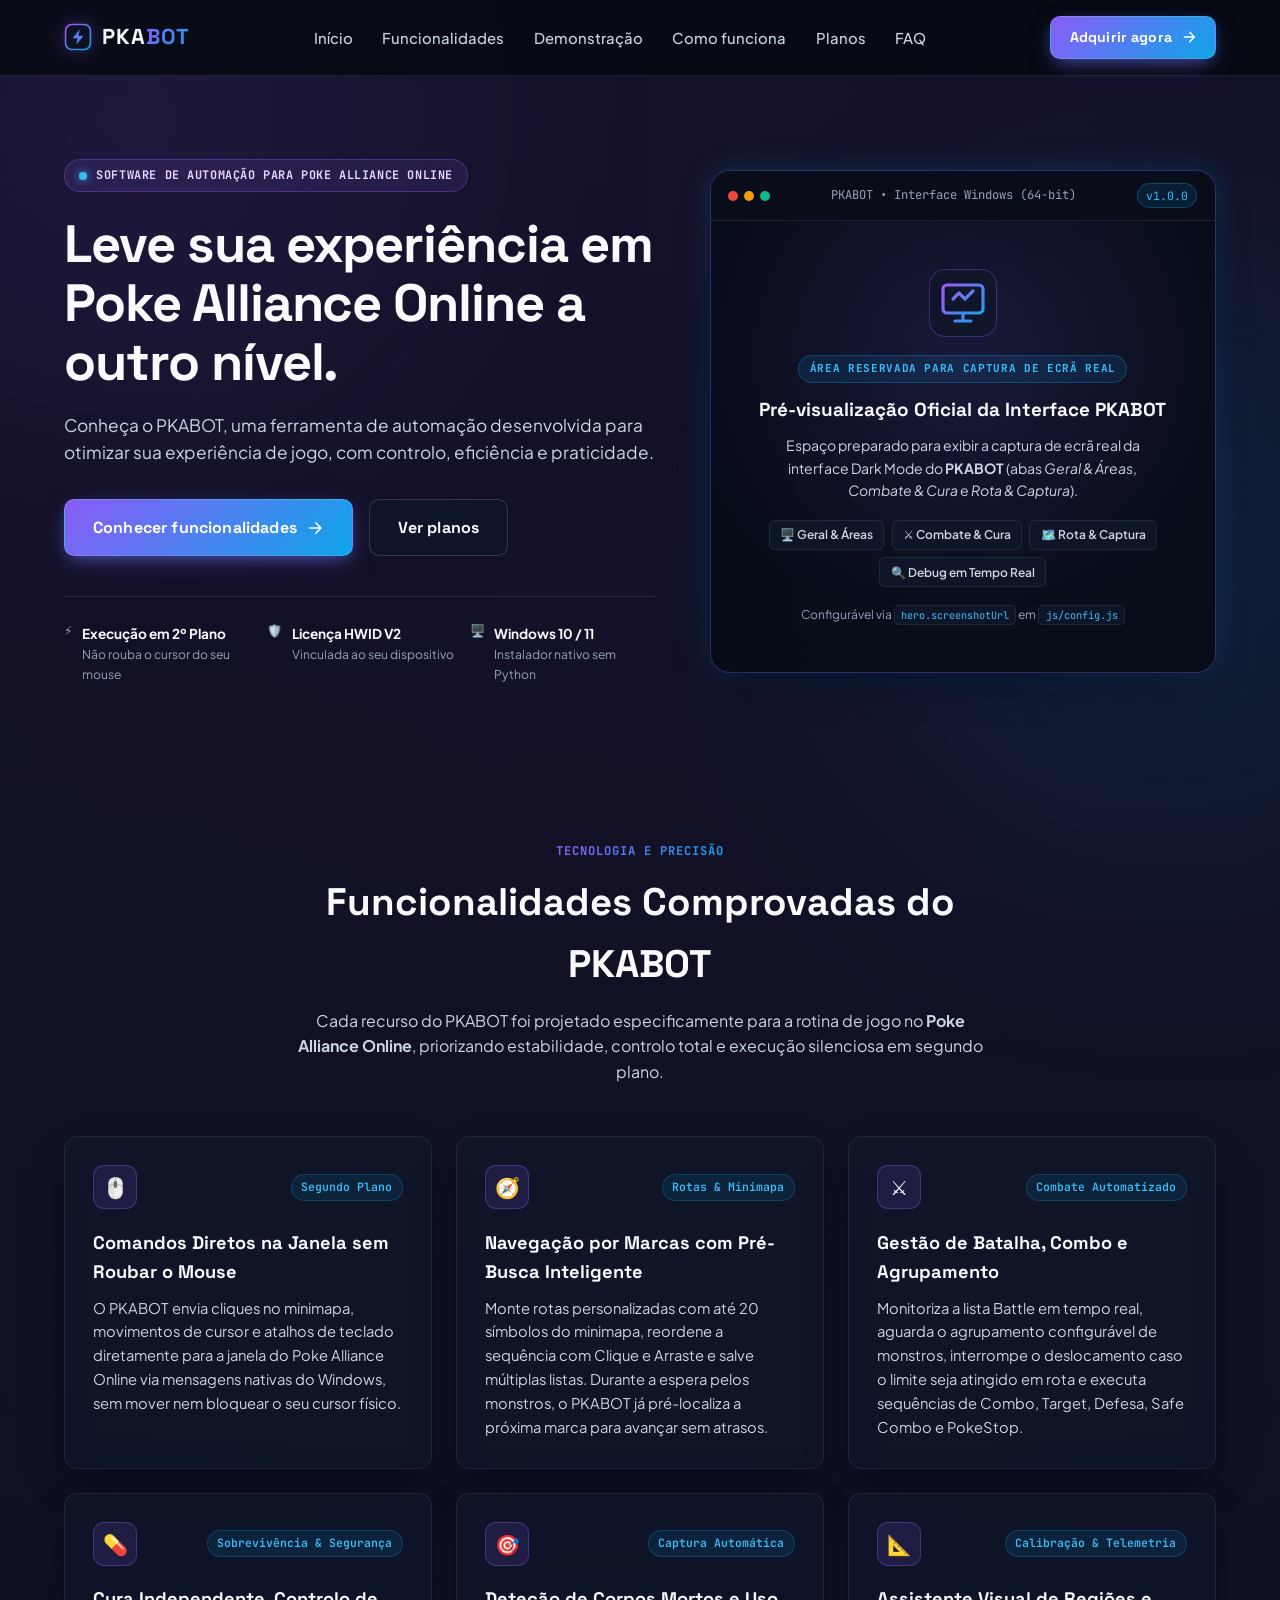
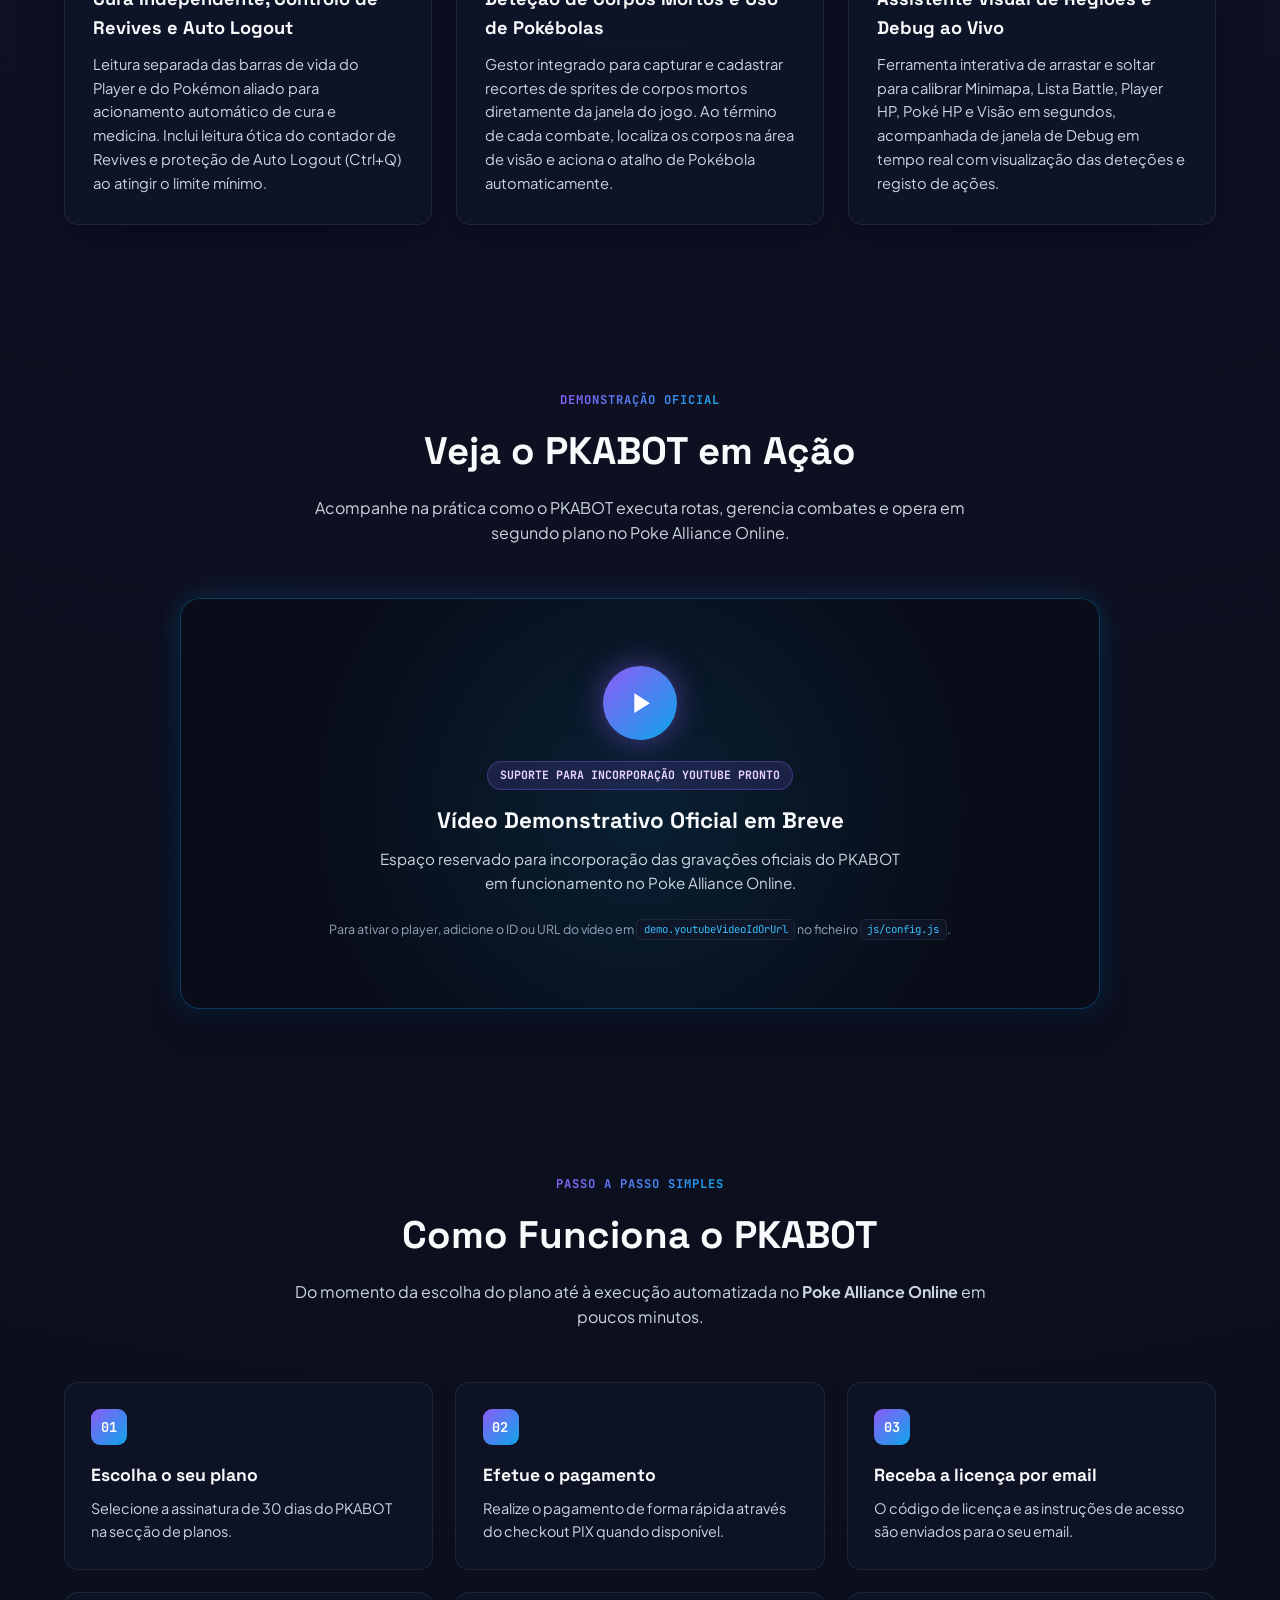
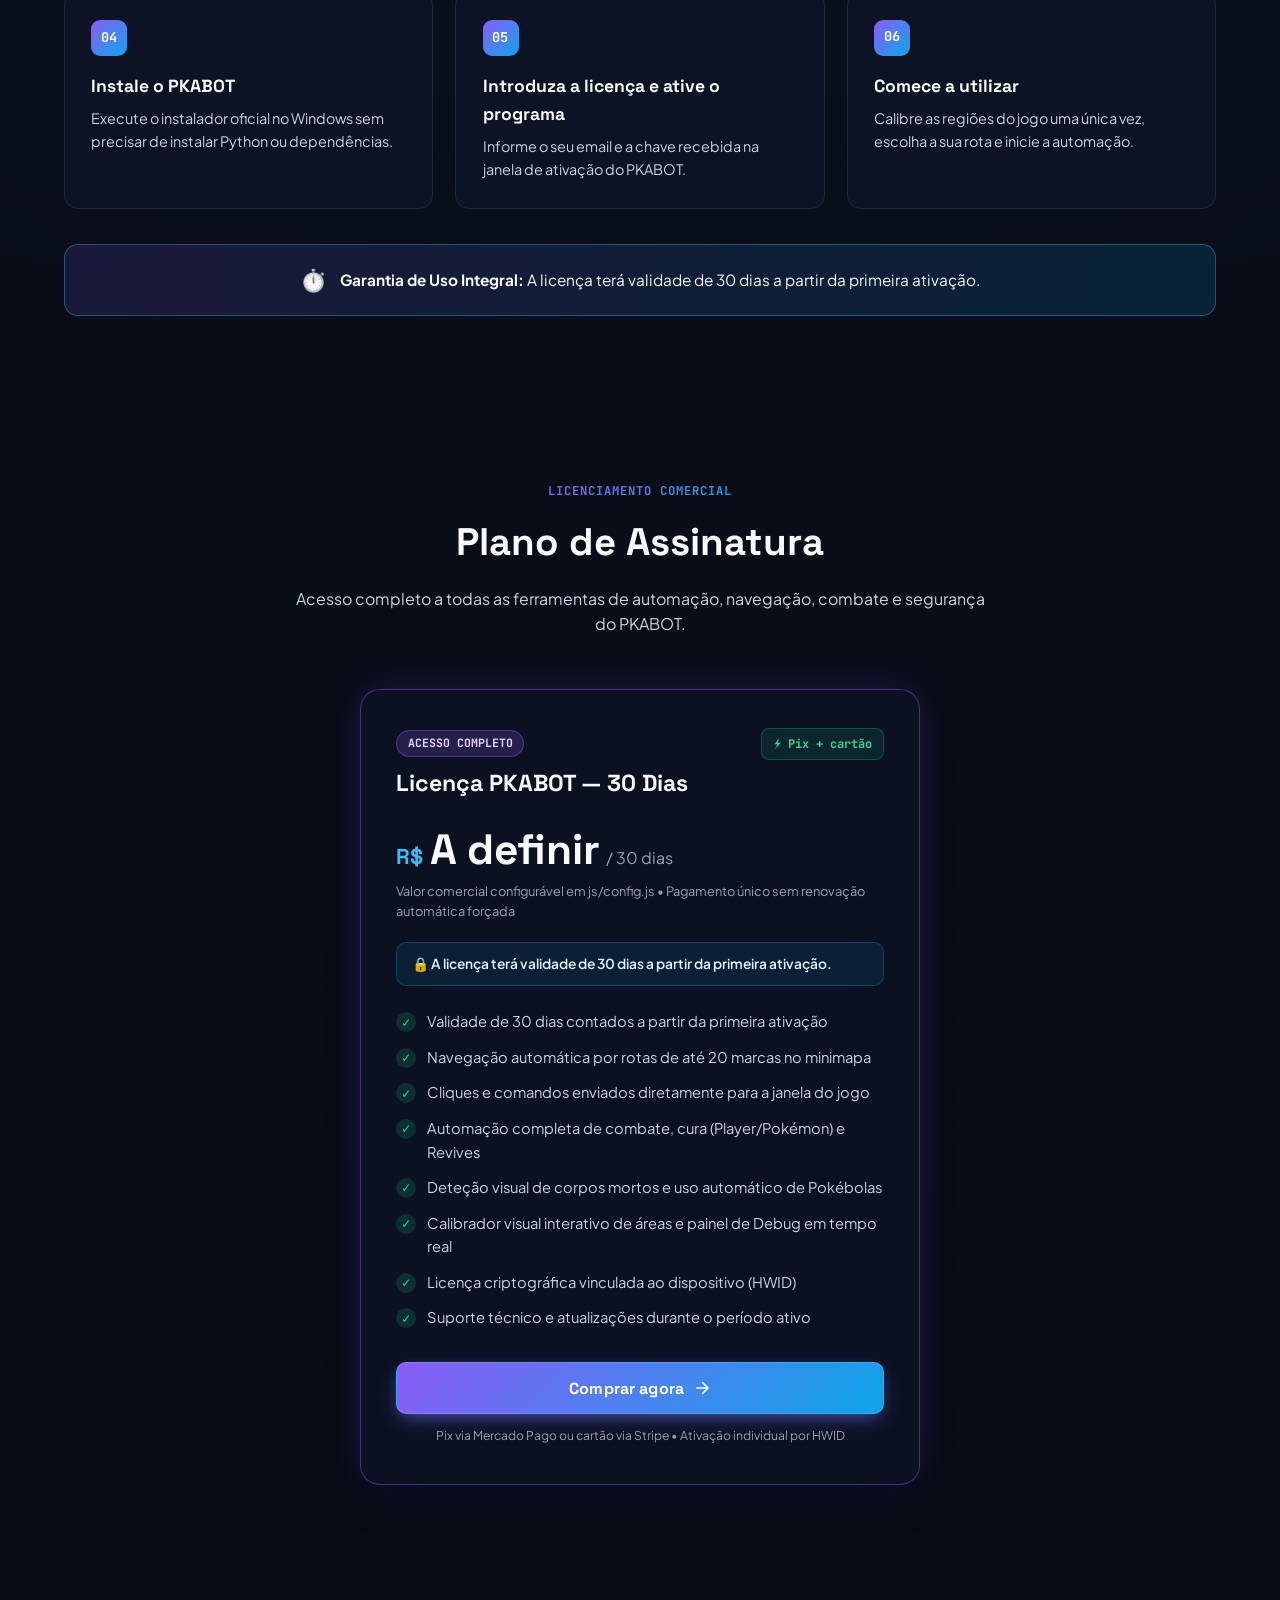
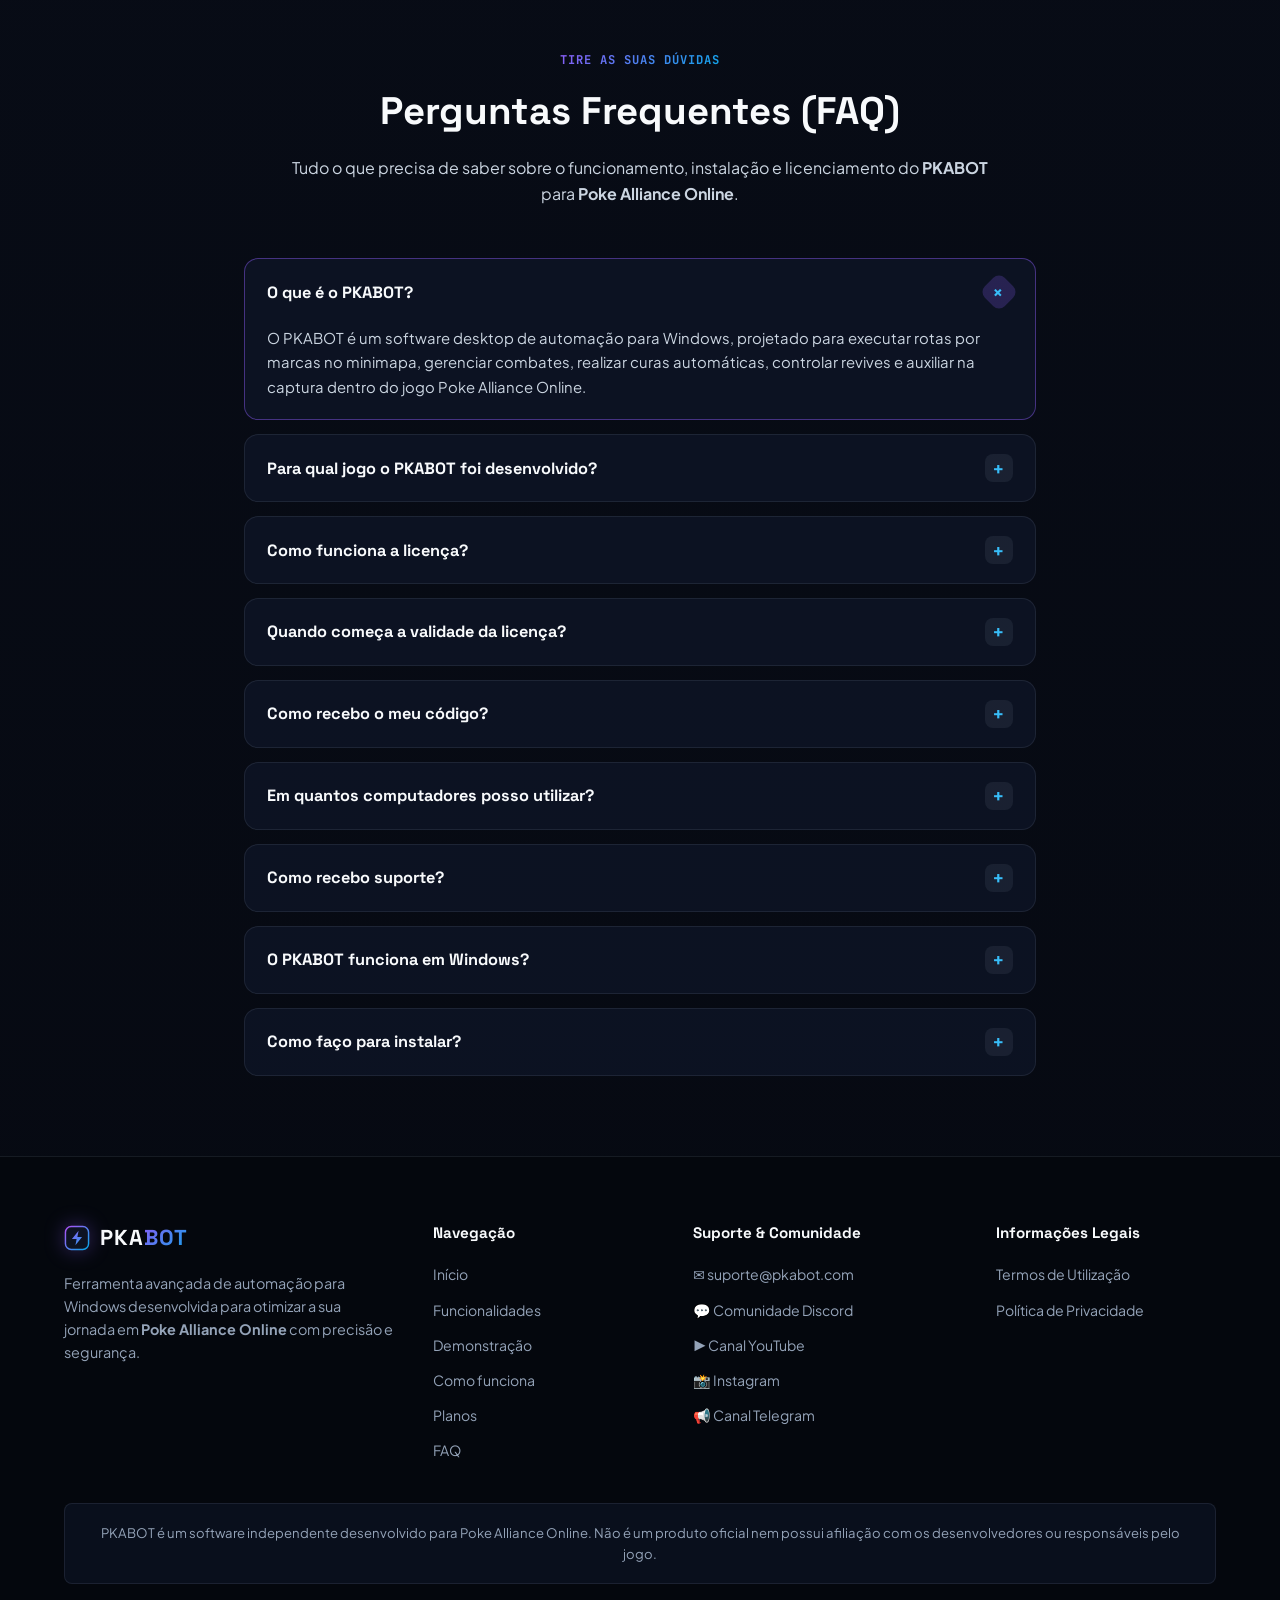
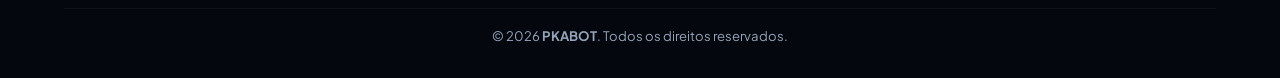
==== commit e1761722: "Add PIX and Stripe checkout choices" ====
--- a/index.html
+++ b/index.html
@@ -415,8 +415,8 @@
                 <span class="pricing-card__badge" id="plan-badge">ACESSO COMPLETO</span>
                 <h3 class="pricing-card__name" id="plan-name">Licença PKABOT — 30 Dias</h3>
               </div>
-              <div class="pricing-card__pix-tag" title="Preparado para integração com Checkout PIX">
-                <span>⚡ Compatível com PIX</span>
+              <div class="pricing-card__pix-tag" title="Pix via Mercado Pago e cartão via Stripe">
+                <span>⚡ Pix + cartão</span>
               </div>
             </div>
 
@@ -450,7 +450,7 @@
                 </svg>
               </button>
               <span class="pricing-card__security-caption">
-                Estrutura preparada para integração com checkout PIX • Ativação individual por HWID
+                Pix via Mercado Pago ou cartão via Stripe • Ativação individual por HWID
               </span>
             </div>
           </div>
@@ -572,24 +572,18 @@
   <div class="modal-backdrop" id="checkout-modal" role="dialog" aria-modal="true" aria-labelledby="checkout-modal-title" hidden>
     <div class="modal-card">
       <div class="modal-card__header">
-        <span class="modal-card__badge">AQUISIÇÃO DE LICENÇA PKABOT</span>
+        <span class="modal-card__badge">CHECKOUT SEGURO • R$ 10,00</span>
         <button type="button" class="modal-close-btn" data-close-modal aria-label="Fechar janela">✕</button>
       </div>
       <div class="modal-card__body">
-        <h3 class="modal-card__title" id="checkout-modal-title">Integração de Checkout PIX Preparada</h3>
-        <p class="modal-card__text">
-          O sistema de vendas automatizado via <strong>Checkout PIX</strong> está em fase final de configuração comercial.
-        </p>
+        <h3 class="modal-card__title" id="checkout-modal-title">Escolha como pagar</h3>
+        <p class="modal-card__text">Licença PKABOT por 30 dias • pagamento único de <strong>R$ 10,00</strong>.</p>
         <div class="modal-info-box">
-          <p>
-            <strong>Resumo da Licença:</strong> Assinatura de 30 dias para <strong>PKABOT</strong> (válida por 30 dias a partir da primeira ativação no programa).
-          </p>
-          <p>
-            Para adquirir a sua chave ou solicitar informações comerciais agora, entre em contacto através do canal oficial de atendimento:
-          </p>
-          <a href="mailto:suporte@pkabot.com" class="modal-contact-pill" id="modal-support-email">
-            suporte@pkabot.com
-          </a>
+          <label for="checkout-email"><strong>Seu email para receber a licença</strong></label>
+          <input id="checkout-email" type="email" autocomplete="email" required placeholder="voce@email.com" />
+          <p id="checkout-status" role="status" aria-live="polite">O pagamento é processado pelo Mercado Pago ou Stripe.</p>
+          <button type="button" class="btn btn--primary btn--full" data-payment-method="pix">Pagar com Pix</button>
+          <button type="button" class="btn btn--secondary btn--full" data-payment-method="card">Pagar com cartão (Stripe)</button>
         </div>
       </div>
       <div class="modal-card__footer">
